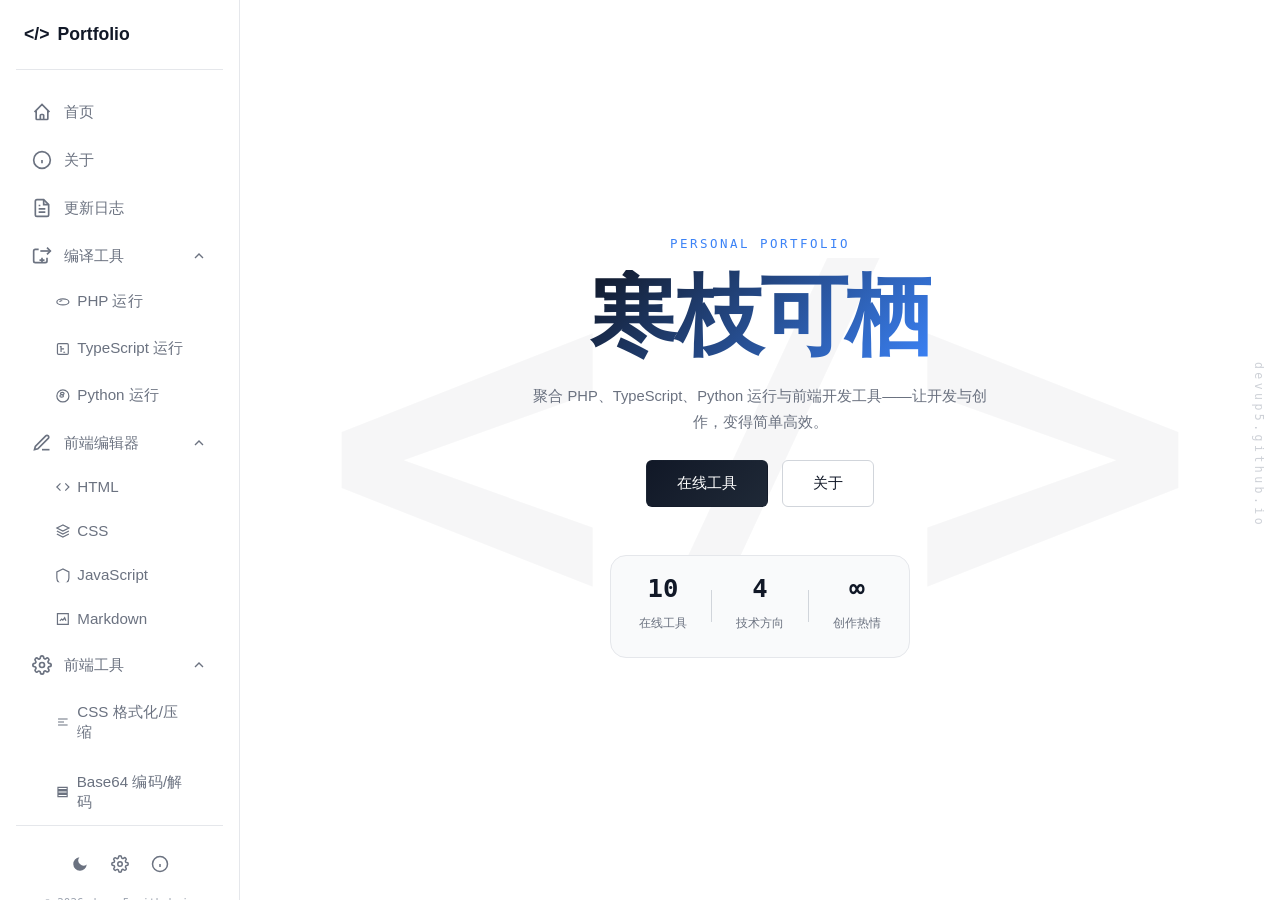
==== index.html @ da8773ce "version 3.13" ====
<!DOCTYPE html>
<html lang="zh-CN">
<head>
    <meta charset="UTF-8">
    <meta name="viewport" content="width=device-width, initial-scale=1.0">
    <title>寒枝可栖 — Portfolio</title>
    <meta name="author" content="寒枝可栖">
    <meta name="robots" content="index, follow">
    <link rel="icon" href="home-icon.jpeg">
    <link rel="stylesheet" href="style/home.css">
</head>
<body>
    <a href="//devup5.github.io/toolkit/home" style="font-size:0.92rem;color:var(--t3);line-height:1.8;margin-bottom:24px;max-width:480px;margin-left:auto;margin-right:auto;">未转跳请点击此处</a>
    <div id="loadingBarMount"></div>
    <div id="sidebarMount">
            <aside class="sidebar" id="sidebar">
                <div class="sidebar-top">
                    <button type="button" class="sidebar-logo" data-nav="//devup5.github.io/toolkit/home">
                        <span class="logo-mark">&lt;/&gt;</span>
                        <span class="logo-name">Portfolio</span>
                    </button>
                </div>
                <nav class="sidebar-nav">
                    <button type="button" class="sidebar-link ${isNav('home')}" data-nav="//devup5.github.io/toolkit/home#home">
                        <svg viewBox="0 0 24 24" width="20" height="20" fill="none" stroke="currentColor" stroke-width="2"><path d="M3 12l2-2m0 0l7-7 7 7M5 10v10a1 1 0 001 1h3m10-11l2 2m-2-2v10a1 1 0 01-1 1h-3m-6 0a1 1 0 001-1v-4a1 1 0 011-1h2a1 1 0 011 1v4a1 1 0 001 1m-6 0h6"/></svg>
                        <span>首页</span>
                    </button>
                    <button type="button" class="sidebar-link ${isNav('about')}" data-nav="//devup5.github.io/toolkit/home#about">
                        <svg viewBox="0 0 24 24" width="20" height="20" fill="none" stroke="currentColor" stroke-width="2"><circle cx="12" cy="12" r="10"/><path d="M12 16v-4M12 8h.01"/></svg>
                        <span>关于</span>
                    </button>
                    <button type="button" class="sidebar-link ${isNav('changelog')}" data-nav="//devup5.github.io/toolkit/home#changelog">
                        <svg viewBox="0 0 24 24" width="20" height="20" fill="none" stroke="currentColor" stroke-width="2"><path d="M14 2H6a2 2 0 00-2 2v16a2 2 0 002 2h12a2 2 0 002-2V8z"/><path d="M14 2v6h6M16 13H8M16 17H8M10 9H8"/></svg>
                        <span>更新日志</span>
                    </button>
                    <div class="sidebar-dropdown open" id="dropdownCompile">
                        <button type="button" class="sidebar-link sidebar-dropdown-toggle ${isParent('compile')}" data-dropdown="compile">
                            <svg viewBox="0 0 24 24" width="20" height="20" fill="none" stroke="currentColor" stroke-width="2"><path d="M8 4H4a2 2 0 00-2 2v12a2 2 0 002 2h12a2 2 0 002-2v-4"/><path d="M18 2l4 4-4 4"/><path d="M22 6H10"/><path d="M12 14v6M9 17h6"/></svg>
                            <span>编译工具</span>
                            <svg class="dropdown-chevron" viewBox="0 0 24 24" width="16" height="16" fill="none" stroke="currentColor" stroke-width="2"><path d="M6 9l6 6 6-6"/></svg>
                        </button>
                        <div class="sidebar-dropdown-menu">
                            <button type="button" class="sidebar-sublink ${isNav('php')}" data-nav="//devup5.github.io/toolkit/tools#php">
                                <svg viewBox="0 0 24 24" width="16" height="16" fill="none" stroke="currentColor" stroke-width="2"><ellipse cx="12" cy="12" rx="10" ry="5"/><path d="M7 12a2 2 0 012-2h2"/></svg>
                                <span>PHP 运行</span>
                            </button>
                            <button type="button" class="sidebar-sublink ${isNav('typescript')}" data-nav="//devup5.github.io/toolkit/tools#typescript">
                                <svg viewBox="0 0 24 24" width="16" height="16" fill="none" stroke="currentColor" stroke-width="2"><rect x="3" y="3" width="18" height="18" rx="2"/><path d="M9 17V8H7M13 17c.5.5 2 .5 2.5 0M9 12h5"/></svg>
                                <span>TypeScript 运行</span>
                            </button>
                            <button type="button" class="sidebar-sublink ${isNav('python')}" data-nav="//devup5.github.io/toolkit/tools#python">
                                <svg viewBox="0 0 24 24" width="16" height="16" fill="none" stroke="currentColor" stroke-width="2"><circle cx="12" cy="12" r="10"/><path d="M8 8c0-1.5 1.5-2 3-2s3 .5 3 2-1 2-3 2-3-.5-3-2z"/><path d="M10 14c1.5 0 3-.5 3-2s-1.5-2-3-2-3 .5-3 2 1.5 2 3 2z"/></svg>
                                <span>Python 运行</span>
                            </button>
                        </div>
                    </div>
                    <div class="sidebar-dropdown open" id="dropdownEditor">
                        <button type="button" class="sidebar-link sidebar-dropdown-toggle ${isParent('editor')}" data-dropdown="editor">
                            <svg viewBox="0 0 24 24" width="20" height="20" fill="none" stroke="currentColor" stroke-width="2"><path d="M12 20h9"/><path d="M16.5 3.5a2.121 2.121 0 013 3L7 19l-4 1 1-4L16.5 3.5z"/></svg>
                            <span>前端编辑器</span>
                            <svg class="dropdown-chevron" viewBox="0 0 24 24" width="16" height="16" fill="none" stroke="currentColor" stroke-width="2"><path d="M6 9l6 6 6-6"/></svg>
                        </button>
                        <div class="sidebar-dropdown-menu">
                            <button type="button" class="sidebar-sublink ${isNav('html')}" data-nav="//devup5.github.io/toolkit/tools#html">
                                <svg viewBox="0 0 24 24" width="16" height="16" fill="none" stroke="currentColor" stroke-width="2"><polyline points="16 18 22 12 16 6"/><polyline points="8 6 2 12 8 18"/></svg>
                                <span>HTML</span>
                            </button>
                            <button type="button" class="sidebar-sublink ${isNav('css')}" data-nav="//devup5.github.io/toolkit/tools#css">
                                <svg viewBox="0 0 24 24" width="16" height="16" fill="none" stroke="currentColor" stroke-width="2"><path d="M12 2L2 7l10 5 10-5-10-5z"/><path d="M2 17l10 5 10-5"/><path d="M2 12l10 5 10-5"/></svg>
                                <span>CSS</span>
                            </button>
                            <button type="button" class="sidebar-sublink ${isNav('javascript')}" data-nav="//devup5.github.io/toolkit/tools#javascript">
                                <svg viewBox="0 0 24 24" width="16" height="16" fill="none" stroke="currentColor" stroke-width="2"><path d="M12 2L2 7v10c0 5.52 4.48 10 10 10s10-4.48 10-10V7L12 2z"/></svg>
                                <span>JavaScript</span>
                            </button>
                            <button type="button" class="sidebar-sublink ${isNav('markdown')}" data-nav="//devup5.github.io/toolkit/tools#markdown">
                                <svg viewBox="0 0 24 24" width="16" height="16" fill="none" stroke="currentColor" stroke-width="2"><path d="M3 3h18v18H3zM7 15l3-3 2 2 3-4 2 5"/></svg>
                                <span>Markdown</span>
                            </button>
                        </div>
                    </div>
                    <div class="sidebar-dropdown open" id="dropdownFrontend">
                        <button type="button" class="sidebar-link sidebar-dropdown-toggle ${isParent('frontend')}" data-dropdown="frontend">
                            <svg viewBox="0 0 24 24" width="20" height="20" fill="none" stroke="currentColor" stroke-width="2"><circle cx="12" cy="12" r="3"/><path d="M19.4 15a1.65 1.65 0 00.33 1.82l.06.06a2 2 0 010 2.83 2 2 0 01-2.83 0l-.06-.06a1.65 1.65 0 00-1.82-.33 1.65 1.65 0 00-1 1.51V21a2 2 0 01-4 0v-.09A1.65 1.65 0 009 19.4a1.65 1.65 0 00-1.82.33l-.06.06a2 2 0 01-2.83-2.83l.06-.06a1.65 1.65 0 00.33-1.82 1.65 1.65 0 00-1.51-1H3a2 2 0 010-4h.09A1.65 1.65 0 004.6 9a1.65 1.65 0 00-.33-1.82l-.06-.06a2 2 0 012.83-2.83l.06.06a1.65 1.65 0 001.82.33H9a1.65 1.65 0 001-1.51V3a2 2 0 014 0v.09a1.65 1.65 0 001 1.51 1.65 1.65 0 001.82-.33l.06-.06a2 2 0 012.83 2.83l-.06.06a1.65 1.65 0 00-.33 1.82V9a1.65 1.65 0 001.51 1H21a2 2 0 010 4h-.09a1.65 1.65 0 00-1.51 1z"/></svg>
                            <span>前端工具</span>
                            <svg class="dropdown-chevron" viewBox="0 0 24 24" width="16" height="16" fill="none" stroke="currentColor" stroke-width="2"><path d="M6 9l6 6 6-6"/></svg>
                        </button>
                        <div class="sidebar-dropdown-menu">
                            <button type="button" class="sidebar-sublink ${isNav('css-fmt')}" data-nav="//devup5.github.io/toolkit/tools#css-fmt">
                                <svg viewBox="0 0 24 24" width="16" height="16" fill="none" stroke="currentColor" stroke-width="2"><path d="M4 7h16M4 12h10M4 17h16"/></svg>
                                <span>CSS 格式化/压缩</span>
                            </button>
                            <button type="button" class="sidebar-sublink ${isNav('base64')}" data-nav="//devup5.github.io/toolkit/tools#base64">
                                <svg viewBox="0 0 24 24" width="16" height="16" fill="none" stroke="currentColor" stroke-width="2"><path d="M4 4h16v4H4zM4 10h16v4H4zM4 16h16v4H4z"/><path d="M7 7h.01M7 13h.01M7 19h.01"/></svg>
                                <span>Base64 编码/解码</span>
                            </button>
                        </div>
                    </div>
                </nav>
                <div class="sidebar-bottom">
                    <div class="sidebar-links">
                        <button class="sidebar-icon-btn sidebar-theme" id="themeBtn" aria-label="切换主题" title="切换主题">
                            <svg class="ic-sun" viewBox="0 0 24 24" width="18" height="18"><circle cx="12" cy="12" r="5" fill="currentColor"/><path d="M12 1v2M12 21v2M4.22 4.22l1.42 1.42M18.36 18.36l1.42 1.42M1 12h2M21 12h2M4.22 19.78l1.42-1.42M18.36 5.64l1.42-1.42" stroke="currentColor" stroke-width="2" stroke-linecap="round"/></svg>
                            <svg class="ic-moon" viewBox="0 0 24 24" width="18" height="18"><path d="M21 12.79A9 9 0 1111.21 3 7 7 0 0021 12.79z" fill="currentColor"/></svg>
                        </button>
                        <button type="button" class="sidebar-icon-btn" id="footerSettings" title="设置">
                            <svg viewBox="0 0 24 24" width="18" height="18" fill="none" stroke="currentColor" stroke-width="2"><circle cx="12" cy="12" r="3"/><path d="M19.4 15a1.65 1.65 0 00.33 1.82l.06.06a2 2 0 010 2.83 2 2 0 01-2.83 0l-.06-.06a1.65 1.65 0 00-1.82-.33 1.65 1.65 0 00-1 1.51V21a2 2 0 01-4 0v-.09A1.65 1.65 0 009 19.4a1.65 1.65 0 00-1.82.33l-.06.06a2 2 0 01-2.83-2.83l.06-.06a1.65 1.65 0 00.33-1.82 1.65 1.65 0 00-1.51-1H3a2 2 0 010-4h.09A1.65 1.65 0 004.6 9a1.65 1.65 0 00-.33-1.82l-.06-.06a2 2 0 012.83-2.83l.06.06a1.65 1.65 0 001.82.33H9a1.65 1.65 0 001-1.51V3a2 2 0 014 0v.09a1.65 1.65 0 001 1.51 1.65 1.65 0 001.82-.33l.06-.06a2 2 0 012.83 2.83l-.06.06a1.65 1.65 0 00-.33 1.82V9a1.65 1.65 0 001.51 1H21a2 2 0 010 4h-.09a1.65 1.65 0 00-1.51 1z"/></svg>
                        </button>
                        <button type="button" class="sidebar-icon-btn" data-nav="//devup5.github.io/toolkit/home#about" title="关于我">
                            <svg viewBox="0 0 24 24" width="18" height="18" fill="none" stroke="currentColor" stroke-width="2"><circle cx="12" cy="12" r="10"/><path d="M12 16v-4M12 8h.01"/></svg>
                        </button>
                    </div>
                    <p class="sidebar-copy">© 2026 devup5.github.io</p>
                </div>
                <button class="sidebar-burger" id="burger" aria-label="关闭菜单">
                    <svg viewBox="0 0 24 24" width="20" height="20" fill="none" stroke="currentColor" stroke-width="2"><path d="M18 6L6 18M6 6l12 12"/></svg>
                </button>
            </aside>
            <button class="sidebar-open-btn" id="sidebarOpen" aria-label="打开菜单">
                <svg viewBox="0 0 24 24" width="20" height="20" fill="none" stroke="currentColor" stroke-width="2"><path d="M3 12h18M3 6h18M3 18h18"/></svg>
            </button>
    </div>

    <div class="pages">
        <!-- ========== 首页 ========== -->
        <section class="page active" id="page-home" data-section="home">
            <div class="landing">
                <div class="landing-deco" aria-hidden="true">&lt;/&gt;</div>
                <div class="landing-brand-vertical" aria-hidden="true">devup5.github.io</div>
                <div class="landing-content">
                    <p class="landing-eyebrow">PERSONAL PORTFOLIO</p>
                    <h1 class="landing-title">
                        <span class="landing-title-fill">寒枝可栖</span>
                    </h1>
                    <p class="landing-desc">聚合 PHP、TypeScript、Python 运行与前端开发工具——让开发与创作，变得简单高效。</p>
                    <div class="landing-btns">
                        <button type="button" class="btn btn-dark" data-nav="//devup5.github.io/toolkit/tools#python">在线工具</button>
                        <button type="button" class="btn btn-light" data-nav="//devup5.github.io/toolkit/home#about">关于</button>
                    </div>
                    <div class="landing-stats">
                        <div class="stat-item">
                            <span class="stat-num">10</span>
                            <span class="stat-label">在线工具</span>
                        </div>
                        <div class="stat-sep"></div>
                        <div class="stat-item">
                            <span class="stat-num">4</span>
                            <span class="stat-label">技术方向</span>
                        </div>
                        <div class="stat-sep"></div>
                        <div class="stat-item">
                            <span class="stat-num">&infin;</span>
                            <span class="stat-label">创作热情</span>
                        </div>
                    </div>
                </div>
            </div>
        </section>

    <div id="footerMount"></div>
    <div id="modalsMount"></div>
    <script defer src="script/contextmenu.js"></script>
    <script defer src="script/outer.js"></script>
    <script>
        document.addEventListener('DOMContentLoaded', function() {
            if (typeof initHomeRouter === 'function') initHomeRouter();
        });
    </script>
</body>
</html>
---- style/home.css ----
:root {color-scheme:light;--sidebar-w:240px;--footer-h:72px;--accent:#111827;--accent-2:#1f2937;--highlight:#3b82f6;--highlight-light:#60a5fa;--bg:#ffffff;--bg-alt:#f9fafb;--bg-card:#ffffff;--bg-input:#f3f4f6;--t1:#111827;--t2:#374151;--t3:#6b7280;--t4:#9ca3af;--line:#e5e7eb;--line-strong:#d1d5db;--sh-sm:0 1px 2px rgba(0,0,0,0.04);--sh-md:0 4px 12px rgba(0,0,0,0.06);--sh-lg:0 12px 28px rgba(0,0,0,0.1);--r-sm:6px;--r-md:10px;--r-lg:16px;--r-xl:20px;--r-full:999px;--sidebar-w:240px;--ease:cubic-bezier(0.4,0,0.2,1);--t-fast:150ms var(--ease);--t-base:250ms var(--ease);--t-slide:500ms var(--ease);}
[data-theme="dark"] {color-scheme:dark;--bg:#0f172a;--bg-alt:#1e293b;--bg-card:#1e293b;--bg-input:#334155;--t1:#f1f5f9;--t2:#cbd5e1;--t3:#94a3b8;--t4:#64748b;--line:#334155;--line-strong:#475569;--sh-sm:0 1px 2px rgba(0,0,0,0.3);--sh-md:0 4px 12px rgba(0,0,0,0.35);--sh-lg:0 12px 28px rgba(0,0,0,0.45);--highlight:#60a5fa;--highlight-light:#93c5fd;}
*,*::before,*::after {box-sizing:border-box;}
* {margin:0;padding:0;}
html,body {height:100%;overflow:hidden;}
html {background:var(--bg);}
body {font-family:'Noto Sans SC',-apple-system,BlinkMacSystemFont,sans-serif;font-size:18.4px;line-height:1.7;color:var(--t2);background:var(--bg);-webkit-font-smoothing:antialiased;}
img {max-width:100%;display:block;}
a {text-decoration:none;color:inherit;transition:color var(--t-fast);}
ul {list-style:none;}
button {font-family:inherit;cursor:pointer;border:none;background:none;color:inherit;}
iframe {border:none;}
textarea {font-family:inherit;}
::selection {background:var(--highlight);color:#fff;}
.sidebar {position:fixed;top:0;left:0;bottom:0;width:var(--sidebar-w);z-index:1000;background:var(--bg);border-right:1px solid var(--line);display:flex;flex-direction:column;padding:24px 16px;transition:transform var(--t-base);}
.sidebar-top {padding:0 8px 24px;border-bottom:1px solid var(--line);margin-bottom:20px;}
.sidebar-logo {display:flex;align-items:center;gap:8px;font-weight:700;font-size:1.1rem;color:var(--t1);cursor:pointer;font-family:inherit;background:none;border:none;padding:0;}
.sidebar-nav {display:flex;flex-direction:column;gap:4px;flex:1;}
.sidebar-link {display:flex;align-items:center;gap:12px;padding:12px 16px;font-size:0.92rem;font-weight:500;color:var(--t3);border-radius:var(--r-md);transition:all var(--t-fast);cursor:pointer;font-family:inherit;background:none;border:none;text-align:left;width:100%;}
.sidebar-link svg {flex-shrink:0;}
.sidebar-link:hover {color:var(--t1);background:var(--bg-alt);}
.sidebar-link.active {color:var(--highlight);background:rgba(59,130,246,0.08);font-weight:600;}
[data-theme="dark"] .sidebar-link.active {background:rgba(96,165,250,0.1);}
.sidebar-bottom {display:flex;flex-direction:column;align-items:center;gap:12px;padding-top:20px;border-top:1px solid var(--line);}
.sidebar-theme {width:36px;height:36px;display:flex;align-items:center;justify-content:center;border-radius:var(--r-sm);color:var(--t3);transition:all var(--t-fast);}
.sidebar-theme:hover {background:var(--bg-alt);color:var(--t1);}
.sidebar-links {display:flex;gap:4px;align-items:center;flex-wrap:wrap;justify-content:center;}
.sidebar-icon-btn {width:36px;height:36px;display:flex;align-items:center;justify-content:center;border-radius:var(--r-sm);color:var(--t3);transition:all var(--t-fast);}
.sidebar-icon-btn:hover {background:var(--bg-alt);color:var(--t1);}
.sidebar-copy {font-size:0.68rem;color:var(--t4);font-family:'JetBrains Mono',monospace;text-align:center;}
.sidebar-dropdown {display:flex;flex-direction:column;}
.sidebar-dropdown-toggle {justify-content:flex-start;position:relative;}
.sidebar-dropdown-toggle .dropdown-chevron {margin-left:auto;transition:transform var(--t-fast);flex-shrink:0;}
.sidebar-dropdown.open .dropdown-chevron {transform:rotate(180deg);}
.sidebar-dropdown-menu {display:none;flex-direction:column;padding-left:32px;gap:4px;margin-top:2px;margin-left:-5px;overflow:hidden;}
.sidebar-dropdown.open .sidebar-dropdown-menu {display:flex;animation:fadeIn 0.2s ease;}
.sidebar-sublink {display:flex;align-items:center;gap:8px;padding:10px 14px;font-size:1.05rem;color:var(--t3);border-radius:var(--r-sm);transition:all var(--t-fast);cursor:pointer;font-family:inherit;background:none;border:none;text-align:left;width:100%;text-decoration:none;transform:scale(0.903125);transform-origin:left center;}
.sidebar-sublink:hover {color:var(--t1);background:var(--bg-alt);}
.sidebar-sublink.active {color:var(--t2);font-weight:500;}
.sidebar-burger {display:none;}
.sidebar-open-btn {display:none;position:fixed;top:16px;left:16px;z-index:1001;width:40px;height:40px;align-items:center;justify-content:center;border-radius:var(--r-sm);background:var(--bg-card);border:1px solid var(--line);box-shadow:var(--sh-sm);color:var(--t1);}
.ic-sun {display:none;}
.ic-moon {display:block;}
[data-theme="dark"] .ic-sun {display:block;}
[data-theme="dark"] .ic-moon {display:none;}
.pages {position:relative;height:calc(100vh - var(--footer-h));margin-left:var(--sidebar-w);overflow:hidden;}
.page {position:absolute;inset:0;display:flex;align-items:center;justify-content:center;pointer-events:none;opacity:0;visibility:hidden;transition:opacity 0.3s ease;}
.page.active {pointer-events:auto;opacity:1;visibility:visible;}
.page-scroll {width:100%;height:100%;overflow-y:auto;padding:48px 0;display:flex;align-items:flex-start;}
.page-scroll::-webkit-scrollbar {width:6px;}
.page-scroll::-webkit-scrollbar-track {background:transparent;}
.page-scroll::-webkit-scrollbar-thumb {background:var(--line-strong);border-radius:3px;}
.container {max-width:1100px;margin:0 auto;padding:0 24px;width:100%;}
.landing {width:100%;height:100%;display:flex;align-items:center;justify-content:center;padding:0 24px;position:relative;overflow:hidden;}
.landing-deco {position:absolute;top:50%;left:50%;transform:translate(-50%,-50%);font-family:'JetBrains Mono',monospace;font-size:clamp(18rem,38vw,32rem);font-weight:700;color:var(--t1);opacity:0.03;pointer-events:none;user-select:none;white-space:nowrap;z-index:0;}
.landing-brand-vertical {position:absolute;right:12px;top:50%;transform:translateY(-50%);writing-mode:vertical-rl;font-family:'JetBrains Mono',monospace;font-size:0.72rem;color:var(--t4);letter-spacing:0.3em;opacity:0.5;pointer-events:none;user-select:none;}
.landing-content {text-align:center;max-width:680px;animation:fadeUp 0.8s var(--ease) backwards;position:relative;z-index:1;}
.landing-eyebrow {font-family:'JetBrains Mono',monospace;font-size:0.78rem;font-weight:500;color:var(--highlight);letter-spacing:0.2em;text-transform:uppercase;margin-bottom:16px;}
.landing-title {font-size:clamp(2.8rem,9vw,5.5rem);font-weight:700;letter-spacing:-0.03em;line-height:1.05;margin-bottom:20px;display:flex;flex-direction:column;align-items:center;gap:2px;}
.landing-title-fill {background:linear-gradient(135deg,var(--t1) 0%,var(--highlight) 100%);-webkit-background-clip:text;-webkit-text-fill-color:transparent;background-clip:text;}
.landing-title-outline {-webkit-text-stroke:2px var(--t1);-webkit-text-fill-color:transparent;color:transparent;font-size:0.45em;font-weight:700;letter-spacing:0.08em;}
[data-theme="dark"] .landing-title-outline {-webkit-text-stroke-color:var(--t1);}
.landing-desc {font-size:0.92rem;color:var(--t3);line-height:1.8;margin-bottom:24px;max-width:480px;margin-left:auto;margin-right:auto;}
.landing-search-wrap {max-width:520px;margin:0 auto 32px;position:relative;}
.landing-search {display:flex;align-items:center;gap:10px;padding:0 18px;height:52px;border:1.5px solid var(--line-strong);border-radius:var(--r-full);background:var(--bg-card);box-shadow:var(--sh-md);transition:border-color var(--t-fast),box-shadow var(--t-fast);}
.landing-search:focus-within {border-color:var(--highlight);box-shadow:0 0 0 4px rgba(59,130,246,0.1);}
[data-theme="dark"] .landing-search:focus-within {box-shadow:0 0 0 4px rgba(96,165,250,0.15);}
.landing-search-icon {color:var(--t4);flex-shrink:0;}
.landing-search-input {flex:1;border:none;outline:none;background:transparent;color:var(--t1);font-size:0.95rem;font-family:inherit;height:100%;}
.landing-search-input::placeholder {color:var(--t4);}
.landing-search-kbd {font-family:'JetBrains Mono',monospace;font-size:0.7rem;font-weight:600;color:var(--t4);background:var(--bg-input);padding:3px 8px;border-radius:var(--r-sm);border:1px solid var(--line);flex-shrink:0;}
.landing-search-results {position:absolute;top:calc(100% + 8px);left:0;right:0;background:var(--bg-card);border:1px solid var(--line);border-radius:var(--r-md);box-shadow:var(--sh-lg);overflow:hidden;z-index:100;display:none;flex-direction:column;}
.landing-search-results.show {display:flex;animation:fadeUp 0.2s var(--ease);}
.landing-search-item {display:flex;align-items:center;gap:12px;padding:12px 16px;cursor:pointer;transition:background var(--t-fast);border-bottom:1px solid var(--line);}
.landing-search-item:last-child {border-bottom:none;}
.landing-search-item:hover {background:var(--bg-alt);}
.landing-search-item-icon {width:32px;height:32px;display:flex;align-items:center;justify-content:center;border-radius:var(--r-sm);background:var(--bg-input);flex-shrink:0;}
.landing-search-item-info {display:flex;flex-direction:column;gap:2px;}
.landing-search-item-name {font-size:0.88rem;font-weight:500;color:var(--t1);}
.landing-search-item-desc {font-size:0.76rem;color:var(--t4);}
.landing-search-item-web {font-size:0.82rem;color:var(--t3);padding:12px 16px;cursor:pointer;transition:background var(--t-fast);}
.landing-search-item-web:hover {background:var(--bg-alt);}
.landing-search-item-web span {color:var(--highlight);}
.landing-btns {display:flex;gap:14px;justify-content:center;margin-bottom:48px;}
.landing-stats {display:inline-flex;align-items:center;gap:24px;padding:20px 28px;border-radius:var(--r-lg);background:var(--bg-alt);border:1px solid var(--line);}
.stat-item {text-align:center;}
.stat-num {display:block;font-size:1.6rem;font-weight:700;color:var(--t1);line-height:1;margin-bottom:4px;font-family:'JetBrains Mono',monospace;}
.stat-label {font-size:0.78rem;color:var(--t3);}
.stat-sep {width:1px;height:32px;background:var(--line-strong);}
.btn {display:inline-flex;align-items:center;justify-content:center;gap:8px;padding:13px 30px;font-size:0.92rem;font-weight:500;border-radius:var(--r-sm);transition:all var(--t-base);white-space:nowrap;border:1.5px solid transparent;cursor:pointer;position:relative;overflow:hidden;font-family:inherit;}
.btn-dark {background:linear-gradient(135deg,var(--accent) 0%,var(--accent-2) 100%);color:#fff;}
[data-theme="dark"] .btn-dark {background:linear-gradient(135deg,var(--highlight) 0%,#818cf8 100%);color:#0f172a;}
.btn-dark:hover {transform:translateY(-2px);box-shadow:0 8px 24px rgba(59,130,246,0.3);}
.btn-dark::after {content:'';position:absolute;top:0;left:-100%;width:100%;height:100%;background:linear-gradient(90deg,transparent,rgba(255,255,255,0.15),transparent);transition:left 0.5s ease;}
.btn-dark:hover::after {left:100%;}
.btn-light {background:transparent;color:var(--t1);border-color:var(--line-strong);}
.btn-light:hover {border-color:var(--accent);color:var(--accent);transform:translateY(-2px);box-shadow:var(--sh-md);}
[data-theme="dark"] .btn-light:hover {border-color:var(--highlight);color:var(--highlight);}
.try-wrap {width:100%;height:100%;display:flex;padding:20px 24px;}
.try-sidebar {width:240px;flex-shrink:0;display:flex;flex-direction:column;gap:12px;}
.try-title {font-size:0.82rem;font-weight:600;color:var(--t4);text-transform:uppercase;letter-spacing:0.08em;margin-bottom:4px;padding-left:4px;}
.tool-btn {display:flex;align-items:center;gap:12px;padding:14px 16px;border-radius:var(--r-md);border:1px solid var(--line);background:var(--bg-card);transition:all var(--t-base);text-align:left;width:100%;}
.tool-btn:hover {border-color:var(--highlight);transform:translateX(4px);}
.tool-btn.active {border-color:var(--highlight);background:rgba(59,130,246,0.06);}
.tool-btn.active .tool-name {color:var(--highlight);}
.tool-icon {width:40px;height:40px;display:flex;align-items:center;justify-content:center;font-size:1.3rem;background:var(--bg-input);border-radius:var(--r-sm);flex-shrink:0;}
.tool-info {display:flex;flex-direction:column;}
.tool-name {font-size:0.92rem;font-weight:600;color:var(--t1);}
.tool-desc {font-size:0.76rem;color:var(--t4);}
.try-main {flex:1;display:flex;flex-direction:column;min-width:0;border-radius:var(--r-lg);overflow:hidden;border:1px solid var(--line);background:var(--bg-card);box-shadow:var(--sh-sm);position:relative;}
.try-panel {position:absolute;inset:0;display:flex;flex-direction:column;opacity:0;visibility:hidden;transition:opacity var(--t-base);}
.try-panel.active {opacity:1;visibility:visible;}
.try-toolbar {display:flex;align-items:center;justify-content:space-between;padding:10px 16px;background:var(--bg-alt);border-bottom:1px solid var(--line);flex-shrink:0;}
.try-url {font-family:'JetBrains Mono',monospace;font-size:0.82rem;color:var(--t3);}
.try-run {display:inline-flex;align-items:center;gap:6px;padding:6px 16px;font-size:0.82rem;font-weight:600;color:#fff;background:#10b981;border-radius:var(--r-sm);transition:all var(--t-fast);white-space:nowrap;}
.try-run:hover {background:#059669;transform:translateY(-1px);}
.try-run:active {transform:translateY(0);}
.try-run:disabled {opacity:0.6;cursor:not-allowed;}
.py-actions {display:flex;align-items:center;gap:8px;}
.py-engine-select {padding:6px 10px;border-radius:var(--r-sm);border:1px solid var(--line);background:var(--bg-input);color:var(--t2);font-size:0.8rem;cursor:pointer;font-family:inherit;transition:border-color var(--t-fast);}
.py-engine-select:hover {border-color:var(--highlight);}
.py-engine-select:focus {outline:none;border-color:var(--highlight);}
.web-preview {width:100%;height:100%;border:none;background:#fff;border-radius:0 0 var(--r-lg) 0;}
.py-wrap {flex:1;display:flex;overflow:hidden;}
.py-editor-area {flex:1;display:flex;flex-direction:column;border-right:1px solid var(--line);min-width:0;}
.py-editor-header {padding:8px 16px;font-family:'JetBrains Mono',monospace;font-size:0.78rem;color:var(--t4);background:var(--bg-alt);border-bottom:1px solid var(--line);flex-shrink:0;}
.code-editor-wrap {flex:1;position:relative;overflow:hidden;}
.code-highlight {position:absolute;inset:0;margin:0;padding:16px;font-family:'JetBrains Mono',monospace;font-size:0.88rem;line-height:1.6;tab-size:2;overflow:auto;pointer-events:none;background:transparent;white-space:pre;}
.code-highlight code {font-family:inherit;background:transparent;padding:0;}
.code-highlight::-webkit-scrollbar {width:6px;height:6px;}
.code-highlight::-webkit-scrollbar-thumb {background:var(--line-strong);border-radius:3px;}
.code-editor-wrap > textarea {position:absolute;inset:0;width:100%;height:100%;padding:16px;border:none;outline:none;resize:none;background:transparent;color:transparent;caret-color:var(--t1);font-family:'JetBrains Mono',monospace;font-size:0.88rem;line-height:1.6;tab-size:2;white-space:pre;overflow:auto;z-index:1;}
.code-editor-wrap > textarea::placeholder {color:var(--t4);}
.code-editor-wrap > textarea::-webkit-scrollbar {width:6px;height:6px;}
.code-editor-wrap > textarea::-webkit-scrollbar-thumb {background:var(--line-strong);border-radius:3px;}
#pyCode {tab-size:4;}
#pyHighlight {tab-size:4;}
.token.keyword,.token.boolean,.token.class-name {color:#c678dd;}
.token.string,.token.triple-quoted-string,.token.string-interpolation {color:#98c379;}
.token.comment {color:#7c8db5;font-style:italic;}
.token.number {color:#d19a66;}
.token.function {color:#61afef;}
.token.builtin,.token.class-name-builtin {color:#56b6c2;}
.token.operator {color:#56b6c2;background:transparent;}
.token.punctuation {color:var(--t3);}
.token.decorator,.token.decorator .punctuation {color:#e5c07b;}
.token.function .punctuation {color:var(--t3);}
.py-output-area {width:340px;flex-shrink:0;display:flex;flex-direction:column;}
.py-output-header {padding:8px 16px;font-family:'JetBrains Mono',monospace;font-size:0.78rem;color:var(--t4);background:var(--bg-alt);border-bottom:1px solid var(--line);flex-shrink:0;}
.py-output {flex:1;padding:16px;overflow-y:auto;font-family:'JetBrains Mono',monospace;font-size:0.85rem;line-height:1.6;color:var(--t1);white-space:pre-wrap;word-break:break-all;}
.py-output::-webkit-scrollbar {width:6px;}
.py-output::-webkit-scrollbar-thumb {background:var(--line-strong);border-radius:3px;}
.py-placeholder {color:var(--t4);}
.py-output .py-err {color:#ef4444;}
.py-output .py-success {color:#10b981;}
.py-loading {color:var(--t4);font-style:italic;}
.py-input-wrap {display:flex;align-items:center;margin:4px 0;}
.py-input-field {flex:1;padding:6px 10px;border:1px solid var(--highlight);border-radius:var(--r-sm);background:var(--bg);color:var(--t1);font-family:'JetBrains Mono',monospace;font-size:0.85rem;outline:none;box-shadow:0 0 0 2px rgba(59,130,246,0.1);}
[data-theme="dark"] .py-input-field {box-shadow:0 0 0 2px rgba(96,165,250,0.15);}
.py-input-field:focus {border-color:var(--highlight);box-shadow:0 0 0 3px rgba(59,130,246,0.15);}
.md-actions {display:flex;gap:8px;}
.md-btn {display:inline-flex;align-items:center;gap:5px;padding:5px 12px;font-size:0.78rem;font-weight:500;color:var(--t3);border:1px solid var(--line-strong);border-radius:var(--r-sm);transition:all var(--t-fast);white-space:nowrap;}
.md-btn:hover {color:var(--highlight);border-color:var(--highlight);}
.md-wrap {flex:1;display:flex;overflow:hidden;}
.md-editor-area {flex:1;display:flex;flex-direction:column;border-right:1px solid var(--line);min-width:0;}
.md-editor-header {padding:8px 16px;font-family:'JetBrains Mono',monospace;font-size:0.78rem;color:var(--t4);background:var(--bg-alt);border-bottom:1px solid var(--line);flex-shrink:0;}
.md-preview-area {width:50%;flex-shrink:0;display:flex;flex-direction:column;max-width:520px;}
.md-preview-header {padding:8px 16px;font-family:'JetBrains Mono',monospace;font-size:0.78rem;color:var(--t4);background:var(--bg-alt);border-bottom:1px solid var(--line);flex-shrink:0;}
.md-preview {flex:1;padding:20px 24px;overflow-y:auto;font-size:0.9rem;line-height:1.8;color:var(--t2);}
.md-preview::-webkit-scrollbar {width:6px;}
.md-preview::-webkit-scrollbar-thumb {background:var(--line-strong);border-radius:3px;}
.md-preview h1 {font-size:1.6rem;font-weight:700;color:var(--t1);margin:16px 0 10px;}
.md-preview h2 {font-size:1.3rem;font-weight:600;color:var(--t1);margin:14px 0 8px;}
.md-preview h3 {font-size:1.1rem;font-weight:600;color:var(--t1);margin:12px 0 6px;}
.md-preview p {margin-bottom:10px;}
.md-preview ul,.md-preview ol {margin:8px 0 12px 20px;}
.md-preview li {margin-bottom:4px;}
.md-preview blockquote {margin:10px 0;padding:8px 16px;border-left:3px solid var(--highlight);background:var(--bg-alt);border-radius:0 var(--r-sm) var(--r-sm) 0;color:var(--t3);}
.md-preview code {font-family:'JetBrains Mono',monospace;font-size:0.85rem;padding:2px 6px;background:var(--bg-input);border-radius:var(--r-sm);color:var(--t1);}
.md-preview pre {margin:10px 0;padding:14px;background:var(--bg-alt);border-radius:var(--r-sm);overflow-x:auto;border:1px solid var(--line);}
.md-preview pre code {padding:0;background:transparent;border:none;}
.md-preview table {margin:10px 0;border-collapse:collapse;width:100%;}
.md-preview th,.md-preview td {border:1px solid var(--line);padding:8px 12px;text-align:left;}
.md-preview th {background:var(--bg-alt);font-weight:600;color:var(--t1);}
.md-preview a {color:var(--highlight);text-decoration:underline;}
.md-preview hr {border:none;border-top:1px solid var(--line);margin:16px 0;}
.md-preview img {max-width:100%;border-radius:var(--r-sm);margin:10px 0;}
.md-preview strong {font-weight:700;color:var(--t1);}
.td-wrap {flex:1;display:flex;overflow:hidden;}
.td-input-area {flex:1;display:flex;flex-direction:column;border-right:1px solid var(--line);min-width:0;}
.td-form {display:flex;gap:16px;padding:12px 16px;background:var(--bg-alt);border-bottom:1px solid var(--line);flex-shrink:0;flex-wrap:wrap;}
.td-field {display:flex;flex-direction:column;gap:4px;}
.td-field label {font-size:0.72rem;color:var(--t4);font-weight:500;}
.td-field input,.td-field select {padding:6px 10px;border:1px solid var(--line-strong);border-radius:var(--r-sm);background:var(--bg);color:var(--t1);font-size:0.82rem;font-family:'JetBrains Mono',monospace;outline:none;transition:border var(--t-fast);min-width:120px;}
.td-field input:focus,.td-field select:focus {border-color:var(--highlight);}
.td-editor-header,.td-preview-header {padding:8px 16px;font-family:'JetBrains Mono',monospace;font-size:0.78rem;color:var(--t4);background:var(--bg-alt);border-bottom:1px solid var(--line);flex-shrink:0;}
#tdInput {flex:1;width:100%;padding:16px;border:none;outline:none;resize:none;background:var(--bg);color:var(--t1);font-family:'JetBrains Mono',monospace;font-size:0.88rem;line-height:1.7;tab-size:2;min-height:80px;}
#tdInput::-webkit-scrollbar {width:6px;}
#tdInput::-webkit-scrollbar-thumb {background:var(--line-strong);border-radius:3px;}
.td-preview {flex-shrink:0;max-height:120px;overflow-y:auto;padding:12px 16px;font-family:'JetBrains Mono',monospace;font-size:0.88rem;line-height:1.8;color:var(--t1);white-space:pre-wrap;word-break:break-word;background:var(--bg);}
.td-preview::-webkit-scrollbar {width:6px;}
.td-preview::-webkit-scrollbar-thumb {background:var(--line-strong);border-radius:3px;}
.td-output-area {width:340px;flex-shrink:0;display:flex;flex-direction:column;}
.td-output-header {padding:8px 16px;font-family:'JetBrains Mono',monospace;font-size:0.78rem;color:var(--t4);background:var(--bg-alt);border-bottom:1px solid var(--line);flex-shrink:0;}
.td-output {flex:1;padding:16px;overflow-y:auto;font-family:'JetBrains Mono',monospace;font-size:0.82rem;line-height:1.6;color:var(--t1);white-space:pre-wrap;word-break:break-all;}
.td-output::-webkit-scrollbar {width:6px;}
.td-output::-webkit-scrollbar-thumb {background:var(--line-strong);border-radius:3px;}
.td-placeholder {color:var(--t4);}
.td-actions {display:flex;gap:8px;}
.tv-wrap {flex:1;display:flex;overflow:hidden;}
.tv-list-area {width:380px;flex-shrink:0;display:flex;flex-direction:column;border-right:1px solid var(--line);min-width:0;}
.tv-config-bar {display:flex;gap:12px;padding:12px 16px;background:var(--bg-alt);border-bottom:1px solid var(--line);flex-shrink:0;flex-wrap:wrap;}
.tv-field {display:flex;flex-direction:column;gap:4px;}
.tv-field label {font-size:0.72rem;color:var(--t4);font-weight:500;}
.tv-field input,.tv-field select {padding:6px 10px;border:1px solid var(--line-strong);border-radius:var(--r-sm);background:var(--bg);color:var(--t1);font-size:0.82rem;font-family:'JetBrains Mono',monospace;outline:none;transition:border var(--t-fast);min-width:100px;}
.tv-field input:focus,.tv-field select:focus {border-color:var(--highlight);}
.tv-list-header {display:flex;align-items:center;justify-content:space-between;padding:8px 16px;font-family:'JetBrains Mono',monospace;font-size:0.78rem;color:var(--t4);background:var(--bg-alt);border-bottom:1px solid var(--line);flex-shrink:0;}
.tv-elem-list {flex:1;overflow-y:auto;padding:8px;}
.tv-elem-list::-webkit-scrollbar {width:6px;}
.tv-elem-list::-webkit-scrollbar-thumb {background:var(--line-strong);border-radius:3px;}
.tv-empty {text-align:center;color:var(--t4);font-size:0.85rem;padding:40px 16px;}
.tv-elem-card {display:flex;align-items:center;gap:10px;padding:10px 12px;border:1px solid var(--line);border-radius:var(--r-sm);background:var(--bg-card);margin-bottom:8px;transition:all var(--t-fast);animation:fadeUp 0.3s var(--ease);}
.tv-elem-card:hover {border-color:var(--highlight);box-shadow:var(--sh-sm);}
.tv-elem-type {font-size:0.7rem;font-weight:700;font-family:'JetBrains Mono',monospace;padding:3px 8px;border-radius:var(--r-sm);flex-shrink:0;letter-spacing:0.05em;}
.tv-elem-type-text {background:rgba(59,130,246,0.1);color:#3b82f6;}
.tv-elem-type-sel {background:rgba(16,185,129,0.1);color:#10b981;}
.tv-elem-type-scr {background:rgba(245,158,11,0.1);color:#f59e0b;}
.tv-elem-content {flex:1;min-width:0;}
.tv-elem-value {font-family:'JetBrains Mono',monospace;font-size:0.82rem;color:var(--t1);white-space:nowrap;overflow:hidden;text-overflow:ellipsis;}
.tv-elem-sub {font-size:0.72rem;color:var(--t4);margin-top:2px;}
.tv-elem-actions {display:flex;gap:4px;flex-shrink:0;}
.tv-elem-btn {width:28px;height:28px;display:flex;align-items:center;justify-content:center;border-radius:var(--r-sm);color:var(--t3);transition:all var(--t-fast);font-size:0.75rem;}
.tv-elem-btn:hover {background:var(--bg-alt);color:var(--t1);}
.tv-elem-btn.danger:hover {color:#ef4444;}
.tv-output-area {flex:1;display:flex;flex-direction:column;min-width:0;}
.tv-preview-section,.tv-json-section,.tv-cmd-section {display:flex;flex-direction:column;border-bottom:1px solid var(--line);}
.tv-preview-section {flex:0 0 auto;}
.tv-json-section {flex:1;min-height:0;}
.tv-cmd-section {border-bottom:none;flex:0 0 auto;}
.tv-section-header {display:flex;align-items:center;justify-content:space-between;padding:8px 16px;font-family:'JetBrains Mono',monospace;font-size:0.78rem;color:var(--t4);background:var(--bg-alt);border-bottom:1px solid var(--line);flex-shrink:0;}
.tv-section-btns {display:flex;gap:6px;}
.tv-char-count {font-size:0.72rem;color:var(--t4);}
.tv-preview {padding:16px;background:#1a1a2e;min-height:60px;max-height:100px;overflow-y:auto;display:flex;align-items:center;justify-content:center;font-family:'JetBrains Mono',monospace;font-size:0.92rem;line-height:1.8;color:#fff;white-space:pre-wrap;word-break:break-word;}
.tv-preview::-webkit-scrollbar {width:6px;}
.tv-preview::-webkit-scrollbar-thumb {background:#444;border-radius:3px;}
.tv-json-output {flex:1;overflow-y:auto;padding:12px 16px;font-family:'JetBrains Mono',monospace;font-size:0.8rem;line-height:1.6;color:var(--t1);white-space:pre-wrap;word-break:break-all;}
.tv-json-output::-webkit-scrollbar {width:6px;}
.tv-json-output::-webkit-scrollbar-thumb {background:var(--line-strong);border-radius:3px;}
.tv-cmd-output {padding:12px 16px;font-family:'JetBrains Mono',monospace;font-size:0.78rem;line-height:1.6;color:var(--t1);white-space:pre-wrap;word-break:break-all;max-height:80px;overflow-y:auto;}
.tv-cmd-output::-webkit-scrollbar {width:6px;}
.tv-cmd-output::-webkit-scrollbar-thumb {background:var(--line-strong);border-radius:3px;}
.tv-actions {display:flex;gap:8px;flex-wrap:wrap;}
.tv-modal-overlay {position:fixed;inset:0;background:rgba(0,0,0,0.5);z-index:2000;display:flex;align-items:center;justify-content:center;animation:fadeIn 0.2s ease;}
.tv-modal {background:var(--bg);border-radius:var(--r-lg);box-shadow:var(--sh-lg);width:420px;max-width:90vw;overflow:hidden;animation:fadeUp 0.3s var(--ease);}
.tv-modal-header {display:flex;align-items:center;justify-content:space-between;padding:16px 20px;border-bottom:1px solid var(--line);}
.tv-modal-title {font-size:1rem;font-weight:600;color:var(--t1);}
.tv-modal-close {width:32px;height:32px;display:flex;align-items:center;justify-content:center;border-radius:var(--r-sm);color:var(--t3);transition:all var(--t-fast);}
.tv-modal-close:hover {background:var(--bg-alt);color:var(--t1);}
.tv-modal-body {padding:20px;}
.tv-modal-field {margin-bottom:16px;}
.tv-modal-field label {display:block;font-size:0.82rem;font-weight:500;color:var(--t2);margin-bottom:6px;}
.tv-modal-field input,.tv-modal-field select {width:100%;padding:10px 12px;border:1px solid var(--line-strong);border-radius:var(--r-sm);background:var(--bg);color:var(--t1);font-size:0.88rem;font-family:'JetBrains Mono',monospace;outline:none;transition:border var(--t-fast);}
.tv-modal-field input:focus,.tv-modal-field select:focus {border-color:var(--highlight);}
.tv-modal-footer {display:flex;justify-content:flex-end;gap:10px;padding:16px 20px;border-top:1px solid var(--line);}
.tv-modal-btn {padding:8px 20px;font-size:0.88rem;border-radius:var(--r-sm);transition:all var(--t-fast);}
.tv-modal-cancel {border:1px solid var(--line-strong);color:var(--t2);background:var(--bg);}
.tv-modal-cancel:hover {background:var(--bg-alt);}
.tv-modal-save {background:var(--accent);color:#fff;border:1px solid var(--accent);}
[data-theme="dark"] .tv-modal-save {background:var(--highlight);border-color:var(--highlight);color:#0f172a;}
.tv-modal-save:hover {opacity:0.9;}
@keyframes fadeIn {from {opacity:0;}
to {opacity:1;}
;}
.sites-grid {display:grid;grid-template-columns:repeat(auto-fill,minmax(280px,1fr));gap:20px;padding-bottom:40px;}
.site-card {display:flex;flex-direction:column;align-items:center;text-align:center;padding:32px 24px;border:1px solid var(--line);border-radius:var(--r-lg);background:var(--bg-card);transition:all var(--t-base);text-decoration:none;color:inherit;}
.site-card:hover {transform:translateY(-6px);box-shadow:var(--sh-lg);border-color:var(--highlight);}
.site-card-icon {width:64px;height:64px;display:flex;align-items:center;justify-content:center;border-radius:var(--r-md);background:var(--bg-alt);margin-bottom:16px;color:var(--highlight);transition:all var(--t-base);}
.site-card:hover .site-card-icon {transform:scale(1.1);background:rgba(59,130,246,0.1);}
[data-theme="dark"] .site-card:hover .site-card-icon {background:rgba(96,165,250,0.15);}
.site-card-name {font-size:1rem;font-weight:600;color:var(--t1);margin-bottom:4px;}
.site-card-url {font-size:0.78rem;color:var(--t4);font-family:'JetBrains Mono',monospace;margin-bottom:12px;}
.site-card-desc {font-size:0.82rem;color:var(--t3);line-height:1.6;}
.about-hero {display:flex;align-items:center;gap:40px;margin-bottom:64px;position:relative;min-height:280px;}
.about-hero-left {flex:1;min-width:0;}
.about-hero-right {flex:0 0 200px;display:flex;align-items:center;justify-content:center;}
.about-deco {font-family:'JetBrains Mono',monospace;font-size:8rem;font-weight:700;color:var(--t1);opacity:0.04;user-select:none;}
.about-deco-patch {font-size:0.45em;}
.about-eyebrow {font-family:'JetBrains Mono',monospace;font-size:0.78rem;font-weight:500;color:var(--highlight);letter-spacing:0.2em;text-transform:uppercase;margin-bottom:12px;}
.about-title {font-size:clamp(3.17rem,8.64vw,5.04rem);font-weight:700;letter-spacing:-0.02em;line-height:1.1;margin-bottom:16px;display:flex;flex-direction:column;gap:4px;}
.about-title-fill {background:linear-gradient(135deg,var(--t1) 0%,var(--highlight) 100%);-webkit-background-clip:text;-webkit-text-fill-color:transparent;background-clip:text;}
.about-title-outline {-webkit-text-stroke:2px var(--t1);-webkit-text-fill-color:transparent;color:transparent;font-size:0.5em;font-weight:700;letter-spacing:0.08em;}
.about-desc {font-size:0.92rem;color:var(--t3);line-height:1.8;margin-bottom:28px;max-width:480px;}
.about-btns {display:flex;gap:12px;}
.about-stats {display:flex;align-items:flex-end;justify-content:space-between;flex-wrap:wrap;gap:32px 48px;padding-bottom:40px;margin-bottom:56px;border-bottom:1px solid var(--line);}
.about-stats-hero {display:flex;flex-direction:column;gap:6px;}
.about-stats-label {font-size:0.8rem;color:var(--t3);letter-spacing:0.08em;}
.about-stats-big {font-family:'JetBrains Mono',monospace;font-size:clamp(3rem,6vw,4.4rem);font-weight:700;line-height:1.05;color:var(--t1);letter-spacing:-0.02em;font-variant-numeric:tabular-nums;}
.about-stats-bar {width:56px;height:3px;background:var(--t1);margin-top:12px;border-radius:2px;}
.about-stats-grid {display:grid;grid-template-columns:repeat(3,minmax(110px,1fr));gap:28px 40px;}
.about-stat-item {display:flex;flex-direction:column;gap:8px;}
.about-stat-label {font-size:0.78rem;color:var(--t3);letter-spacing:0.05em;}
.about-stat-value {font-family:'JetBrains Mono',monospace;font-size:1.85rem;font-weight:600;line-height:1.1;color:var(--t1);font-variant-numeric:tabular-nums;}
.about-section {margin-bottom:56px;}
.about-tech-grid {display:grid;grid-template-columns:repeat(auto-fill,minmax(200px,1fr));gap:16px;}
.about-tech-card {display:flex;flex-direction:column;align-items:center;gap:8px;padding:28px 20px;border:1px solid var(--line);border-radius:var(--r-lg);background:var(--bg-card);transition:all var(--t-base);text-align:center;}
.about-tech-card:hover {transform:translateY(-4px);box-shadow:var(--sh-md);border-color:var(--highlight);}
.about-tech-icon {font-size:2rem;}
.about-tech-name {font-size:1rem;font-weight:600;color:var(--t1);}
.about-tech-detail {font-size:0.8rem;color:var(--t4);font-family:'JetBrains Mono',monospace;}
.about-tool-list {display:grid;grid-template-columns:repeat(auto-fill,minmax(300px,1fr));gap:12px;}
.about-tool-item {display:flex;align-items:center;gap:16px;padding:16px 20px;border:1px solid var(--line);border-radius:var(--r-md);background:var(--bg-card);transition:all var(--t-fast);}
.about-tool-item:hover {border-color:var(--highlight);transform:translateY(-2px);box-shadow:var(--sh-md);}
.about-tool-icon {font-size:1.5rem;flex-shrink:0;width:48px;height:48px;display:flex;align-items:center;justify-content:center;background:var(--bg-alt);border-radius:var(--r-md);}
.about-tool-info {display:flex;flex-direction:column;gap:2px;}
.about-tool-name {font-size:0.95rem;font-weight:600;color:var(--t1);}
.about-tool-desc {font-size:0.82rem;color:var(--t3);}
.about-bio {margin-bottom:24px;}
.about-bio p {font-size:0.95rem;color:var(--t2);line-height:2;margin-bottom:8px;}
.about-features-grid {display:grid;grid-template-columns:repeat(auto-fill,minmax(240px,1fr));gap:20px;}
.about-feature-card {display:flex;flex-direction:column;align-items:flex-start;gap:10px;padding:32px 28px;border:1px solid var(--line);border-radius:var(--r-lg);background:var(--bg-card);transition:all var(--t-base);position:relative;overflow:hidden;}
.about-feature-card:hover {transform:translateY(-6px);box-shadow:var(--sh-md);border-color:var(--highlight);}
.about-feature-icon {width:52px;height:52px;display:flex;align-items:center;justify-content:center;border-radius:var(--r-md);background:rgba(59,130,246,0.08);color:var(--highlight);}
[data-theme="dark"] .about-feature-icon {background:rgba(96,165,250,0.12);}
.about-feature-num {position:absolute;top:20px;right:24px;font-family:'JetBrains Mono',monospace;font-size:0.78rem;font-weight:600;color:var(--t4);opacity:0.5;}
.about-feature-name {font-size:1.1rem;font-weight:700;color:var(--t1);}
.about-feature-desc {font-size:0.85rem;color:var(--t3);line-height:1.7;}
.about-feedback {display:flex;align-items:center;justify-content:space-between;gap:32px;flex-wrap:wrap;}
.about-feedback-left {display:flex;flex-direction:column;gap:4px;}
.about-feedback-line {font-size:1.05rem;font-weight:600;color:var(--t2);}
.about-feedback-arrow {font-size:0.88rem;color:var(--t4);margin-top:4px;}
.about-feedback-btn {padding:14px 36px;font-size:1rem;}
.about-links {display:flex;gap:12px;}
.about-link-btn {display:inline-flex;align-items:center;gap:8px;padding:10px 20px;font-size:0.88rem;font-weight:500;color:var(--t2);border:1px solid var(--line-strong);border-radius:var(--r-sm);transition:all var(--t-fast);background:var(--bg-card);}
.about-link-btn:hover {border-color:var(--accent);color:var(--accent);transform:translateY(-2px);box-shadow:var(--sh-sm);}
[data-theme="dark"] .about-link-btn:hover {border-color:var(--highlight);color:var(--highlight);}
.about-footer-note {text-align:center;padding:32px 0;}
.about-footer-note p {font-size:0.82rem;color:var(--t4);font-family:'JetBrains Mono',monospace;}
.changelog-overlay {position:fixed;inset:0;background:rgba(0,0,0,0.6);z-index:5000;display:flex;align-items:center;justify-content:center;opacity:0;visibility:hidden;transition:opacity 0.3s ease,visibility 0.3s ease;backdrop-filter:blur(4px);}
.changelog-overlay.show {opacity:1;visibility:visible;}
.changelog-modal {background:var(--bg);border-radius:var(--r-xl);box-shadow:0 24px 64px rgba(0,0,0,0.2);width:480px;max-width:92vw;max-height:85vh;overflow:hidden;display:flex;flex-direction:column;transform:translateY(20px) scale(0.96);transition:transform 0.3s var(--ease);}
.changelog-overlay.show .changelog-modal {transform:translateY(0) scale(1);}
.changelog-header {display:flex;align-items:center;justify-content:space-between;padding:20px 24px;border-bottom:1px solid var(--line);}
.changelog-version {display:flex;align-items:center;gap:10px;font-family:'JetBrains Mono',monospace;font-weight:600;}
.changelog-old-ver {font-size:0.9rem;color:var(--t4);text-decoration:line-through;}
.changelog-new-ver {font-size:1.1rem;color:var(--highlight);}
.changelog-close-x {width:32px;height:32px;display:flex;align-items:center;justify-content:center;border-radius:var(--r-sm);color:var(--t3);transition:all var(--t-fast);}
.changelog-close-x:hover {background:var(--bg-alt);color:var(--t1);}
.changelog-body {flex:1;overflow-y:auto;padding:20px 24px;}
.changelog-body::-webkit-scrollbar {width:6px;}
.changelog-body::-webkit-scrollbar-thumb {background:var(--line-strong);border-radius:3px;}
.changelog-list {list-style:none;display:flex;flex-direction:column;gap:14px;}
.changelog-list li {display:flex;align-items:flex-start;gap:10px;font-size:0.88rem;color:var(--t2);line-height:1.6;}
.changelog-tag {font-size:0.72rem;font-weight:700;padding:2px 8px;border-radius:var(--r-sm);flex-shrink:0;margin-top:2px;letter-spacing:0.03em;}
.changelog-tag-new {background:rgba(16,185,129,0.12);color:#10b981;}
.changelog-tag-optimize {background:rgba(59,130,246,0.12);color:#3b82f6;}
.changelog-tag-replace {background:rgba(245,158,11,0.12);color:#f59e0b;}
.changelog-tag-fix {background:rgba(249,115,22,0.12);color:#f97316;}
.changelog-tag-del {background:rgba(239,68,68,0.12);color:#ef4444;}
.changelog-footer {padding:16px 24px;border-top:1px solid var(--line);display:flex;justify-content:flex-end;}
.changelog-close-btn {padding:10px 32px;font-size:0.9rem;font-weight:600;color:#fff;background:var(--accent);border-radius:var(--r-sm);transition:all var(--t-fast);}
[data-theme="dark"] .changelog-close-btn {background:var(--highlight);color:#0f172a;}
.changelog-close-btn:hover {opacity:0.9;transform:translateY(-1px);}
.confirm-overlay {position:fixed;inset:0;background:rgba(0,0,0,0.5);z-index:6000;display:flex;align-items:center;justify-content:center;opacity:0;visibility:hidden;transition:opacity 0.25s ease,visibility 0.25s ease;backdrop-filter:blur(3px);}
.confirm-overlay.show {opacity:1;visibility:visible;}
.confirm-modal {background:var(--bg);border-radius:var(--r-xl);box-shadow:0 24px 64px rgba(0,0,0,0.25);width:400px;max-width:92vw;padding:28px 28px 22px;transform:translateY(20px) scale(0.95);transition:transform 0.25s var(--ease);}
.confirm-overlay.show .confirm-modal {transform:translateY(0) scale(1);}
.confirm-title {font-size:1.15rem;font-weight:700;color:var(--t1);margin-bottom:10px;}
.confirm-body {font-size:0.92rem;color:var(--t3);line-height:1.6;margin-bottom:22px;}
.confirm-actions {display:flex;justify-content:flex-end;gap:10px;}
.confirm-btn {padding:10px 22px;font-size:0.88rem;font-weight:600;border-radius:var(--r-md);cursor:pointer;transition:all var(--t-fast);border:none;font-family:inherit;}
.confirm-cancel {background:var(--bg-input);color:var(--t2);}
.confirm-cancel:hover {background:var(--line);}
.confirm-ok {background:var(--accent);color:#fff;}
[data-theme="dark"] .confirm-ok {background:var(--highlight);color:#0f172a;}
.confirm-ok:hover {opacity:0.9;transform:translateY(-1px);}
.changelog-full-list {display:flex;flex-direction:column;gap:32px;margin-top:48px;}
.changelog-item {background:var(--bg-card);border-radius:var(--r-lg);border:1px solid var(--line);padding:28px 32px;box-shadow:var(--sh-sm);transition:all var(--t-fast);}
.changelog-item:hover {box-shadow:var(--sh-md);transform:translateY(-2px);}
.changelog-item-header {display:flex;align-items:center;justify-content:space-between;margin-bottom:20px;padding-bottom:16px;border-bottom:1px solid var(--line);}
.changelog-item-version {font-family:'JetBrains Mono',monospace;font-size:1.25rem;font-weight:700;color:var(--highlight);}
.changelog-item-date {font-size:0.85rem;color:var(--t4);font-family:'JetBrains Mono',monospace;}
.changelog-item-list {list-style:none;display:flex;flex-direction:column;gap:12px;}
.changelog-item-list li {display:flex;align-items:flex-start;gap:12px;font-size:0.9rem;color:var(--t2);line-height:1.7;}
@media (max-width:768px) {.changelog-full-list {gap:20px;margin-top:32px;}
.changelog-item {padding:20px;}
.changelog-item-header {flex-direction:column;align-items:flex-start;gap:8px;}
.changelog-item-version {font-size:1.1rem;}
;}
.sec-head {display:flex;align-items:baseline;gap:21px;margin-bottom:63px;position:relative;padding-bottom:25px;}
.sec-head::after {content:'';position:absolute;bottom:0;left:0;right:0;height:2px;background:linear-gradient(90deg,var(--line) 0%,transparent 80%);}
.sec-num {font-family:'JetBrains Mono',monospace;font-size:1.44rem;font-weight:600;color:var(--highlight);opacity:0.75;letter-spacing:0.08em;}
.sec-title {font-size:1.65rem;font-weight:700;color:var(--t1);letter-spacing:-0.01em;}
.project-list {display:grid;grid-template-columns:repeat(auto-fill,minmax(320px,1fr));gap:24px;}
.project-card {background:var(--bg-card);border:1px solid var(--line);border-radius:var(--r-lg);overflow:hidden;transition:all var(--t-base);cursor:pointer;animation:fadeUp 0.6s var(--ease) backwards;position:relative;}
.project-card::before {content:'';position:absolute;top:0;left:0;right:0;height:3px;background:linear-gradient(90deg,var(--highlight),transparent);opacity:0;transition:opacity var(--t-base);z-index:1;}
.project-card:hover {transform:translateY(-6px);box-shadow:0 16px 40px rgba(0,0,0,0.1);border-color:var(--line-strong);}
.project-card:hover::before {opacity:1;}
.project-cover {height:200px;overflow:hidden;background:var(--bg-alt);position:relative;}
.project-cover img {width:100%;height:100%;object-fit:cover;transition:transform 0.5s var(--ease);}
.project-card:hover .project-cover img {transform:scale(1.05);}
.project-overlay {position:absolute;inset:0;background:rgba(0,0,0,0.6);display:flex;align-items:center;justify-content:center;opacity:0;transition:opacity var(--t-base);gap:12px;}
.project-card:hover .project-overlay {opacity:1;}
.overlay-btn {width:42px;height:42px;display:flex;align-items:center;justify-content:center;border-radius:50%;background:#fff;color:#111827;}
.project-body {padding:20px;}
.project-title {font-size:1.1rem;font-weight:600;color:var(--t1);margin-bottom:8px;}
.project-desc {font-size:0.88rem;color:var(--t3);line-height:1.6;margin-bottom:14px;}
.project-tags {display:flex;flex-wrap:wrap;gap:6px;}
.project-tag {padding:3px 10px;font-size:0.72rem;color:var(--highlight);background:rgba(59,130,246,0.08);border-radius:var(--r-sm);font-family:'JetBrains Mono',monospace;}
.minecraft-wrap {display:grid;grid-template-columns:repeat(auto-fill,minmax(340px,1fr));gap:24px;margin-bottom:32px;}
.mc-card {background:var(--bg-card);border:1px solid var(--line);border-radius:var(--r-lg);overflow:hidden;transition:all var(--t-base);animation:fadeUp 0.6s var(--ease) backwards;}
.mc-card:hover {box-shadow:var(--sh-md);border-color:var(--line-strong);}
.mc-card:nth-child(2) {animation-delay:0.08s;}
.mc-card:nth-child(3) {animation-delay:0.16s;}
.mc-card:nth-child(4) {animation-delay:0.24s;}
.mc-card-header {display:flex;align-items:center;gap:8px;padding:14px 20px;font-size:0.95rem;font-weight:600;color:var(--t1);background:var(--bg-alt);border-bottom:1px solid var(--line);}
.mc-icon-block {font-size:1.1rem;}
.mc-card-body {padding:20px;}
.mc-info-row {display:flex;justify-content:space-between;align-items:center;padding:10px 0;border-bottom:1px solid var(--line);}
.mc-info-row:last-child {border-bottom:none;}
.mc-info-label {font-size:0.85rem;color:var(--t3);}
.mc-info-value {font-size:0.88rem;font-weight:500;color:var(--t1);font-family:'JetBrains Mono',monospace;}
.mc-status-online {color:#10b981;font-size:0.82rem;font-weight:600;}
.mc-builds {display:grid;grid-template-columns:repeat(2,1fr);gap:16px;padding:20px;}
.mc-build-item {cursor:pointer;transition:transform var(--t-fast);}
.mc-build-item:hover {transform:translateY(-4px);}
.mc-build-img {width:100%;aspect-ratio:16/10;border-radius:var(--r-md);display:flex;align-items:center;justify-content:center;font-size:2rem;margin-bottom:8px;}
.mc-build-name {font-size:0.9rem;font-weight:600;color:var(--t1);margin-bottom:2px;}
.mc-build-desc {font-size:0.78rem;color:var(--t3);line-height:1.5;}
.mc-redstone-list {padding:16px 20px;display:flex;flex-direction:column;gap:10px;}
.mc-redstone-item {display:flex;align-items:center;justify-content:space-between;padding:10px 14px;background:var(--bg-alt);border-radius:var(--r-sm);border-left:3px solid #ef4444;transition:all var(--t-fast);}
.mc-redstone-item:hover {transform:translateX(4px);background:rgba(239,68,68,0.06);}
.mc-redstone-name {font-size:0.88rem;font-weight:500;color:var(--t1);}
.mc-redstone-tag {font-size:0.72rem;color:#ef4444;background:rgba(239,68,68,0.1);padding:3px 10px;border-radius:var(--r-sm);font-family:'JetBrains Mono',monospace;}
.mc-rules {padding:20px;}
.mc-rules p {font-size:0.88rem;color:var(--t2);line-height:2;padding-left:8px;}
.page-footer {position:fixed;bottom:0;left:var(--sidebar-w);right:0;z-index:50;background:var(--bg);border-top:1px solid var(--line);padding:8px 24px;text-align:center;font-size:0.72rem;color:var(--t4);line-height:1.6;}
.page-footer p {margin:0;}
.page-footer p:last-child {font-family:'JetBrains Mono',monospace;font-size:0.68rem;}
@keyframes fadeUp {from {opacity:0;transform:translateY(24px);}
to {opacity:1;transform:translateY(0);}
;}
@media (max-width:768px) {.sidebar {transform:translateX(-100%);box-shadow:var(--sh-lg);}
.sidebar.open {transform:translateX(0);}
.sidebar-burger {display:flex;position:absolute;top:16px;right:16px;width:36px;height:36px;align-items:center;justify-content:center;border-radius:var(--r-sm);color:var(--t3);}
.sidebar-burger:hover {background:var(--bg-alt);color:var(--t1);}
.sidebar-open-btn {display:flex;}
.pages {margin-left:0;}
.page-footer {left:0;font-size:0.68rem;padding:6px 16px;}
.try-wrap {flex-direction:column;padding:16px;}
.try-main {flex:1;min-height:0;}
.py-wrap {flex-direction:column;}
.py-output-area {width:100%;height:200px;}
.py-editor-area {border-right:none;border-bottom:1px solid var(--line);}
.md-wrap {flex-direction:column;}
.md-preview-area {width:100%;height:200px;max-width:none;}
.md-editor-area {border-right:none;border-bottom:1px solid var(--line);}
.tv-wrap {flex-direction:column;}
.tv-list-area {width:100%;height:300px;border-right:none;border-bottom:1px solid var(--line);}
.about-hero {flex-direction:column;gap:20px;}
.about-hero-right {display:none;}
.about-tech-grid {grid-template-columns:repeat(2,1fr);}
.about-features-grid {grid-template-columns:1fr;}
.about-feedback {flex-direction:column;align-items:flex-start;gap:16px;}
.about-feedback-btn {width:100%;}
.about-links {flex-wrap:wrap;}
.about-stats {flex-direction:column;align-items:flex-start;gap:28px;}
.about-stats-grid {grid-template-columns:repeat(3,1fr);gap:20px;width:100%;}
.about-stats-big {font-size:2.8rem;}
.about-stat-value {font-size:1.5rem;}
.changelog-modal {width:94vw;}
.sec-title {font-size:1.3rem;}
.landing-btns {flex-direction:column;width:100%;}
.landing-btns .btn {width:100%;}
.landing-search-wrap {margin-bottom:24px;}
.landing-search-kbd {display:none;}
.landing-brand-vertical {display:none;}
.landing-stats {flex-wrap:wrap;justify-content:center;gap:16px;padding:16px 20px;}
.stat-num {font-size:1.3rem;}
.stat-sep {display:none;}
.ai-chat {width:calc(100vw - 32px);right:16px;}
.ai-fab {right:16px;}
;}
@media (max-width:400px) {.project-list {grid-template-columns:1fr;}
;}
.settings-list {display:flex;flex-direction:column;gap:16px;}
.settings-item {display:flex;align-items:center;justify-content:space-between;padding:20px 24px;background:var(--bg-card);border:1px solid var(--line);border-radius:var(--r-md);transition:all var(--t-fast);}
.settings-item:hover {border-color:var(--line-strong);box-shadow:var(--sh-sm);}
.settings-item-info {display:flex;flex-direction:column;gap:4px;}
.settings-item-name {font-size:0.95rem;font-weight:600;color:var(--t1);}
.settings-item-desc {font-size:0.82rem;color:var(--t3);line-height:1.5;}
.settings-toggle {position:relative;display:inline-block;width:48px;height:26px;flex-shrink:0;}
.settings-toggle input {opacity:0;width:0;height:0;}
.settings-toggle-slider {position:absolute;inset:0;background:var(--line-strong);border-radius:13px;cursor:pointer;transition:background var(--t-fast);}
.settings-toggle-slider::before {content:'';position:absolute;top:3px;left:3px;width:20px;height:20px;background:#fff;border-radius:50%;transition:transform var(--t-fast);box-shadow:0 1px 3px rgba(0,0,0,0.2);}
.settings-toggle input:checked + .settings-toggle-slider {background:var(--highlight);}
.settings-toggle input:checked + .settings-toggle-slider::before {transform:translateX(22px);}
.settings-btn {padding:8px 20px;font-size:0.85rem;font-weight:500;color:var(--highlight);border:1px solid var(--highlight);border-radius:var(--r-sm);background:transparent;transition:all var(--t-fast);flex-shrink:0;white-space:nowrap;}
.settings-btn:hover {background:var(--highlight);color:#fff;}
.settings-btn:disabled {opacity:0.6;cursor:not-allowed;}
.settings-btn-danger {color:#ef4444;border-color:#ef4444;}
.settings-btn-danger:hover {background:#ef4444;color:#fff;}
.loading-bar {position:fixed;top:0;left:0;right:0;height:3.5px;z-index:9999;background:transparent;pointer-events:none;transition:opacity 0.4s ease;}
.loading-bar.done {opacity:0;}
.loading-bar-progress {height:100%;width:0%;background:linear-gradient(90deg,var(--highlight),var(--highlight-light));box-shadow:0 0 8px rgba(59,130,246,0.5);border-radius:0 2px 2px 0;transition:width 0.12s ease;}
[data-theme="dark"] .loading-bar-progress {box-shadow:0 0 8px rgba(96,165,250,0.5);}
.about-feedback-desc {font-size:0.9rem;color:var(--t3);margin-bottom:16px;}
.about-feedback-iframe {margin-top:20px;border-radius:var(--r-md);overflow:hidden;border:1px solid var(--line);}
.cookie-consent {position:fixed;bottom:0;left:0;right:0;z-index:8000;background:var(--bg-card);border-top:1px solid var(--line);box-shadow:0 -4px 24px rgba(0,0,0,0.08);padding:16px 24px;transform:translateY(0);transition:transform 0.4s var(--ease),opacity 0.4s ease;}
.cookie-consent.hide {transform:translateY(100%);opacity:0;}
.cookie-content {max-width:1100px;margin:0 auto;display:flex;align-items:center;justify-content:space-between;gap:20px;}
.cookie-text {display:flex;align-items:center;gap:12px;font-size:0.85rem;color:var(--t3);line-height:1.6;}
.cookie-icon {font-size:1.5rem;flex-shrink:0;}
.cookie-actions {display:flex;gap:10px;flex-shrink:0;}
.cookie-btn {padding:8px 20px;font-size:0.85rem;font-weight:500;border-radius:var(--r-sm);transition:all var(--t-fast);white-space:nowrap;border:1px solid var(--line-strong);background:var(--bg-card);color:var(--t2);font-family:inherit;cursor:pointer;}
.cookie-decline:hover {border-color:var(--line-strong);background:var(--bg-alt);}
.cookie-accept {background:var(--accent);color:#fff;border-color:var(--accent);}
[data-theme="dark"] .cookie-accept {background:var(--highlight);border-color:var(--highlight);color:#0f172a;}
.cookie-accept:hover {opacity:0.9;transform:translateY(-1px);}
@media (max-width:768px) {.cookie-content {flex-direction:column;gap:12px;text-align:center;}
.cookie-text {flex-direction:row;justify-content:center;}
;}
.ctx-menu {position:fixed;z-index:10000;min-width:160px;background:var(--bg-card);border:1px solid var(--line);border-radius:var(--r-md);box-shadow:var(--sh-lg);padding:6px;display:none;transform-origin:top left;}
.ctx-menu.show {display:block;animation:ctxMenuIn 0.15s cubic-bezier(0.16,1,0.3,1);}
@keyframes ctxMenuIn {from {opacity:0;transform:scale(0.9) translateY(-6px);}
to {opacity:1;transform:scale(1) translateY(0);}
;}
.ctx-separator {height:1px;background:var(--line);margin:4px 8px;}
.ctx-item {padding:8px 16px;font-size:0.85rem;color:var(--t2);border-radius:var(--r-sm);cursor:pointer;transition:background var(--t-fast),color var(--t-fast);user-select:none;}
.ctx-item:hover {background:var(--bg-input);color:var(--t1);}
.code-modal-overlay {position:fixed;inset:0;z-index:10001;background:rgba(0,0,0,0.5);backdrop-filter:blur(4px);display:none;align-items:center;justify-content:center;}
.code-modal-overlay.show {display:flex;}
.code-modal {background:var(--bg-card);border:1px solid var(--line);border-radius:var(--r-lg);box-shadow:var(--sh-lg);padding:32px 28px;width:360px;max-width:90vw;text-align:center;}
.code-modal-icon {color:var(--t3);margin-bottom:16px;display:flex;justify-content:center;}
.code-modal-title {font-size:1.1rem;font-weight:600;color:var(--t1);margin-bottom:8px;}
.code-modal-desc {font-size:0.82rem;color:var(--t3);margin-bottom:20px;}
.code-modal-input {width:100%;padding:10px 14px;font-size:0.88rem;font-family:'JetBrains Mono',monospace;background:var(--bg-input);border:1px solid var(--line);border-radius:var(--r-sm);color:var(--t1);outline:none;transition:border-color var(--t-fast);}
.code-modal-input:focus {border-color:var(--highlight);}
.code-modal-error {color:#ef4444;font-size:0.8rem;margin-top:8px;min-height:1.2em;}
.code-modal-actions {display:flex;gap:10px;margin-top:20px;}
.code-modal-btn {flex:1;padding:10px;font-size:0.88rem;font-weight:500;border-radius:var(--r-sm);cursor:pointer;transition:all var(--t-fast);border:1px solid var(--line-strong);background:var(--bg-card);color:var(--t2);font-family:inherit;}
.code-modal-cancel:hover {background:var(--bg-alt);}
.code-modal-confirm {background:var(--accent);color:#fff;border-color:var(--accent);}
[data-theme="dark"] .code-modal-confirm {background:var(--highlight);border-color:var(--highlight);color:#0f172a;}
.code-modal-confirm:hover {opacity:0.9;}
.settings-overlay {position:fixed;inset:0;z-index:10001;background:rgba(0,0,0,0.45);backdrop-filter:blur(4px);display:none;align-items:center;justify-content:center;opacity:0;transition:opacity var(--t-base);}
.settings-overlay.show {display:flex;opacity:1;}
.settings-modal {background:var(--bg-card);border:1px solid var(--line);border-radius:var(--r-xl);box-shadow:var(--sh-lg);width:480px;max-width:90vw;max-height:80vh;overflow-y:auto;animation:settingsIn 0.25s cubic-bezier(0.16,1,0.3,1);}
@keyframes settingsIn {from {opacity:0;transform:scale(0.95) translateY(12px);}
to {opacity:1;transform:scale(1) translateY(0);}
;}
.settings-modal-header {display:flex;align-items:center;justify-content:space-between;padding:20px 24px;border-bottom:1px solid var(--line);}
.settings-modal-header h3 {font-size:1.1rem;font-weight:600;color:var(--t1);margin:0;}
.settings-close-x {background:none;border:none;color:var(--t3);cursor:pointer;padding:4px;display:flex;transition:color var(--t-fast);}
.settings-close-x:hover {color:var(--t1);}
.settings-modal-body {padding:20px 24px;}
.settings-group {margin-bottom:20px;}
.settings-group:last-child {margin-bottom:0;}
.settings-group-title {font-size:0.78rem;font-weight:600;color:var(--t3);text-transform:uppercase;letter-spacing:0.08em;margin:0 0 10px 0;}
.settings-group .settings-list {border:1px solid var(--line);border-radius:var(--r-md);overflow:hidden;}
.settings-group .settings-item {border-radius:0;border:none;border-bottom:1px solid var(--line);}
.settings-group .settings-item:last-child {border-bottom:none;}
button.about-tool-item {background:var(--bg-card);border:1px solid var(--line);width:100%;text-align:left;cursor:pointer;font-family:inherit;}
button.about-tool-item:hover {border-color:var(--highlight);transform:translateY(-2px);box-shadow:var(--sh-md);}
.ctx-item {background:none;border:none;width:100%;font-family:inherit;}
::-webkit-scrollbar {width:6px;height:6px;}
::-webkit-scrollbar-track {background:transparent;}
::-webkit-scrollbar-thumb {background:var(--line-strong);border-radius:3px;}
::-webkit-scrollbar-thumb:hover {background:var(--t4);}
::selection {background:var(--highlight);color:#fff;}
[data-theme="dark"]::selection {background:var(--highlight);color:#0f172a;}
.color-tool-wrap {flex:1;display:flex;overflow:hidden;}
.color-picker-area {width:320px;flex-shrink:0;display:flex;flex-direction:column;padding:20px;gap:16px;border-right:1px solid var(--line);overflow-y:auto;}
.color-preview-large {width:100%;height:80px;border-radius:var(--r-md);background:#3b82f6;border:1px solid var(--line);transition:background 0.2s var(--ease);}
.color-value-group {display:flex;flex-direction:column;gap:10px;}
.color-value-item {display:flex;flex-direction:column;gap:4px;}
.color-value-label {font-size:0.72rem;font-weight:600;color:var(--t4);font-family:'JetBrains Mono',monospace;letter-spacing:0.05em;}
.color-value-item input {padding:8px 12px;border:1px solid var(--line-strong);border-radius:var(--r-sm);background:var(--bg-input);color:var(--t1);font-family:'JetBrains Mono',monospace;font-size:0.85rem;outline:none;transition:border-color var(--t-fast);}
.color-value-item input:focus {border-color:var(--highlight);}
.color-palette-area {flex:1;display:flex;flex-direction:column;overflow:hidden;}
.color-palette-header {padding:12px 16px;font-family:'JetBrains Mono',monospace;font-size:0.82rem;color:var(--t3);background:var(--bg-alt);border-bottom:1px solid var(--line);flex-shrink:0;}
.color-palette-tabs {display:flex;gap:4px;padding:10px 16px;background:var(--bg-alt);border-bottom:1px solid var(--line);flex-shrink:0;flex-wrap:wrap;}
.color-tab {padding:6px 14px;font-size:0.78rem;font-weight:500;color:var(--t3);border:1px solid var(--line-strong);border-radius:var(--r-sm);transition:all var(--t-fast);font-family:inherit;background:var(--bg-card);cursor:pointer;}
.color-tab:hover {color:var(--highlight);border-color:var(--highlight);}
.color-tab.active {color:#fff;background:var(--highlight);border-color:var(--highlight);}
.color-palette-grid {flex:1;display:flex;flex-direction:column;gap:8px;padding:16px;overflow-y:auto;}
.color-swatch {display:flex;align-items:center;gap:12px;padding:12px 16px;border-radius:var(--r-md);cursor:pointer;transition:all var(--t-fast);border:1px solid var(--line);background:var(--bg-card);}
.color-swatch:hover {transform:translateX(4px);box-shadow:var(--sh-sm);}
.color-swatch-color {width:36px;height:36px;border-radius:var(--r-sm);flex-shrink:0;border:1px solid var(--line);}
.color-swatch-info {display:flex;flex-direction:column;gap:2px;min-width:0;}
.color-swatch-hex {font-family:'JetBrains Mono',monospace;font-size:0.85rem;font-weight:600;color:var(--t1);}
.color-swatch-rgb {font-family:'JetBrains Mono',monospace;font-size:0.75rem;color:var(--t4);}
.py-info {color:var(--t4);font-style:italic;}
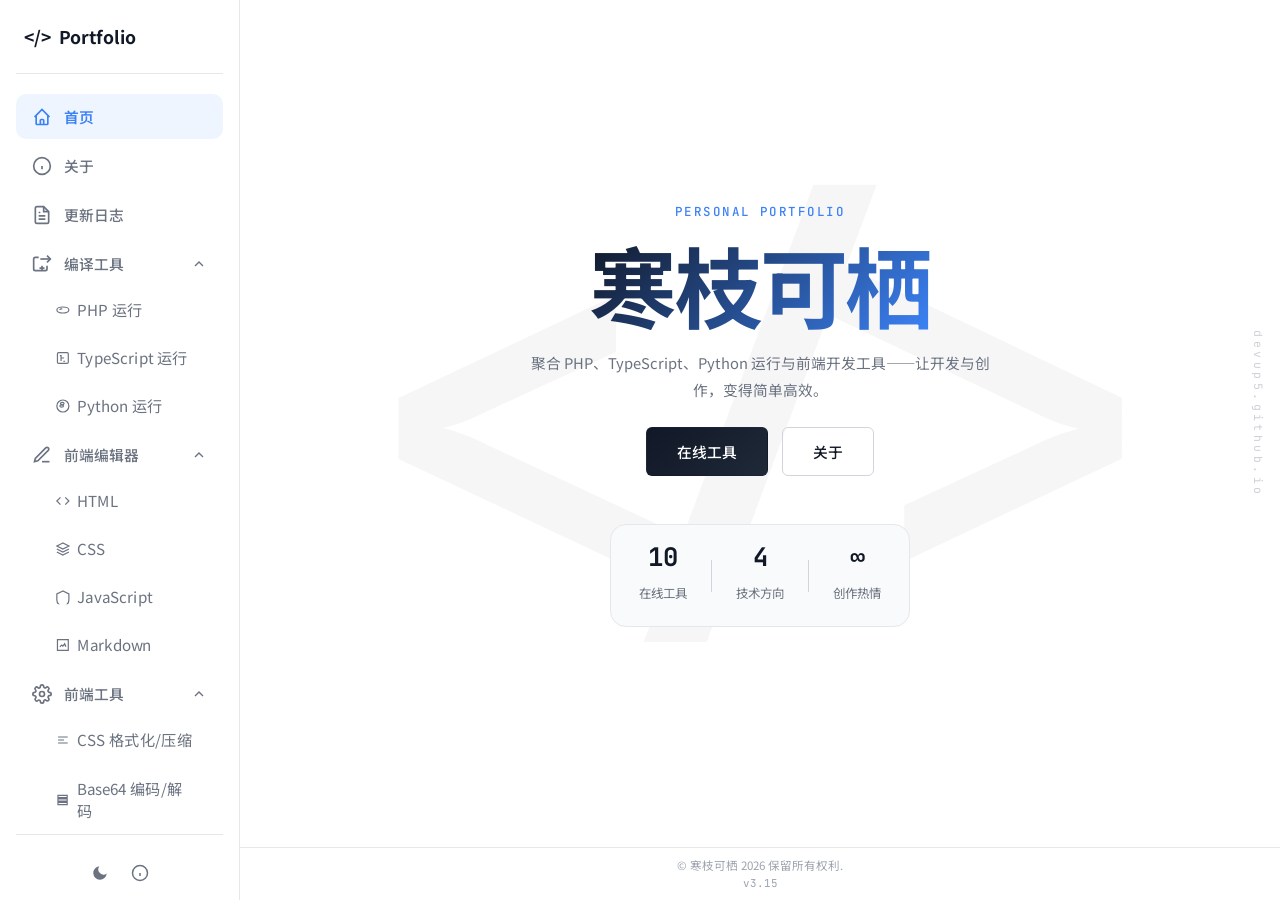
==== commit 7648a097: "version 3.15" ====
--- a/index.html
+++ b/index.html
@@ -2,16 +2,19 @@
 <html lang="zh-CN">
 <head>
     <meta charset="UTF-8">
+    <script>(function(){var s=localStorage.getItem('theme');var d=window.matchMedia('(prefers-color-scheme: dark)').matches;document.documentElement.setAttribute('data-theme',s||(d?'dark':'light'));})();</script>
     <meta name="viewport" content="width=device-width, initial-scale=1.0">
     <title>寒枝可栖 — Portfolio</title>
     <meta name="author" content="寒枝可栖">
     <meta name="robots" content="index, follow">
     <link rel="icon" href="home-icon.jpeg">
     <link rel="stylesheet" href="style/home.css">
+    <link rel="stylesheet" href="style/visitor.css">
+    <link rel="preconnect" href="https://fonts.googleapis.com" crossorigin>
+    <link rel="preload" as="style" href="https://fonts.googleapis.com/css2?family=Noto+Sans+SC:wght@300;400;500;700&family=JetBrains+Mono:wght@400;500&display=swap" onload="this.onload=null;this.rel='stylesheet'">
+    <noscript><link rel="stylesheet" href="https://fonts.googleapis.com/css2?family=Noto+Sans+SC:wght@300;400;500;700&family=JetBrains+Mono:wght@400;500&display=swap"></noscript>
 </head>
 <body>
-    <a href="//devup5.github.io/toolkit/home" style="font-size:0.92rem;color:var(--t3);line-height:1.8;margin-bottom:24px;max-width:480px;margin-left:auto;margin-right:auto;">未转跳请点击此处</a>
-    <div id="loadingBarMount"></div>
     <div id="sidebarMount">
             <aside class="sidebar" id="sidebar">
                 <div class="sidebar-top">
@@ -21,76 +24,76 @@
                     </button>
                 </div>
                 <nav class="sidebar-nav">
-                    <button type="button" class="sidebar-link ${isNav('home')}" data-nav="//devup5.github.io/toolkit/home#home">
+                    <button type="button" class="sidebar-link active">
                         <svg viewBox="0 0 24 24" width="20" height="20" fill="none" stroke="currentColor" stroke-width="2"><path d="M3 12l2-2m0 0l7-7 7 7M5 10v10a1 1 0 001 1h3m10-11l2 2m-2-2v10a1 1 0 01-1 1h-3m-6 0a1 1 0 001-1v-4a1 1 0 011-1h2a1 1 0 011 1v4a1 1 0 001 1m-6 0h6"/></svg>
                         <span>首页</span>
                     </button>
-                    <button type="button" class="sidebar-link ${isNav('about')}" data-nav="//devup5.github.io/toolkit/home#about">
+                    <button type="button" class="sidebar-link" data-nav="//devup5.github.io/toolkit/home#about">
                         <svg viewBox="0 0 24 24" width="20" height="20" fill="none" stroke="currentColor" stroke-width="2"><circle cx="12" cy="12" r="10"/><path d="M12 16v-4M12 8h.01"/></svg>
                         <span>关于</span>
                     </button>
-                    <button type="button" class="sidebar-link ${isNav('changelog')}" data-nav="//devup5.github.io/toolkit/home#changelog">
+                    <button type="button" class="sidebar-link" data-nav="//devup5.github.io/toolkit/home#changelog">
                         <svg viewBox="0 0 24 24" width="20" height="20" fill="none" stroke="currentColor" stroke-width="2"><path d="M14 2H6a2 2 0 00-2 2v16a2 2 0 002 2h12a2 2 0 002-2V8z"/><path d="M14 2v6h6M16 13H8M16 17H8M10 9H8"/></svg>
                         <span>更新日志</span>
                     </button>
                     <div class="sidebar-dropdown open" id="dropdownCompile">
-                        <button type="button" class="sidebar-link sidebar-dropdown-toggle ${isParent('compile')}" data-dropdown="compile">
+                        <button type="button" class="sidebar-link sidebar-dropdown-toggle" data-dropdown="compile">
                             <svg viewBox="0 0 24 24" width="20" height="20" fill="none" stroke="currentColor" stroke-width="2"><path d="M8 4H4a2 2 0 00-2 2v12a2 2 0 002 2h12a2 2 0 002-2v-4"/><path d="M18 2l4 4-4 4"/><path d="M22 6H10"/><path d="M12 14v6M9 17h6"/></svg>
                             <span>编译工具</span>
                             <svg class="dropdown-chevron" viewBox="0 0 24 24" width="16" height="16" fill="none" stroke="currentColor" stroke-width="2"><path d="M6 9l6 6 6-6"/></svg>
                         </button>
                         <div class="sidebar-dropdown-menu">
-                            <button type="button" class="sidebar-sublink ${isNav('php')}" data-nav="//devup5.github.io/toolkit/tools#php">
+                            <button type="button" class="sidebar-sublink" data-nav="//devup5.github.io/toolkit/tools#php">
                                 <svg viewBox="0 0 24 24" width="16" height="16" fill="none" stroke="currentColor" stroke-width="2"><ellipse cx="12" cy="12" rx="10" ry="5"/><path d="M7 12a2 2 0 012-2h2"/></svg>
                                 <span>PHP 运行</span>
                             </button>
-                            <button type="button" class="sidebar-sublink ${isNav('typescript')}" data-nav="//devup5.github.io/toolkit/tools#typescript">
+                            <button type="button" class="sidebar-sublink" data-nav="//devup5.github.io/toolkit/tools#typescript">
                                 <svg viewBox="0 0 24 24" width="16" height="16" fill="none" stroke="currentColor" stroke-width="2"><rect x="3" y="3" width="18" height="18" rx="2"/><path d="M9 17V8H7M13 17c.5.5 2 .5 2.5 0M9 12h5"/></svg>
                                 <span>TypeScript 运行</span>
                             </button>
-                            <button type="button" class="sidebar-sublink ${isNav('python')}" data-nav="//devup5.github.io/toolkit/tools#python">
+                            <button type="button" class="sidebar-sublink" data-nav="//devup5.github.io/toolkit/tools#python">
                                 <svg viewBox="0 0 24 24" width="16" height="16" fill="none" stroke="currentColor" stroke-width="2"><circle cx="12" cy="12" r="10"/><path d="M8 8c0-1.5 1.5-2 3-2s3 .5 3 2-1 2-3 2-3-.5-3-2z"/><path d="M10 14c1.5 0 3-.5 3-2s-1.5-2-3-2-3 .5-3 2 1.5 2 3 2z"/></svg>
                                 <span>Python 运行</span>
                             </button>
                         </div>
                     </div>
                     <div class="sidebar-dropdown open" id="dropdownEditor">
-                        <button type="button" class="sidebar-link sidebar-dropdown-toggle ${isParent('editor')}" data-dropdown="editor">
+                        <button type="button" class="sidebar-link sidebar-dropdown-toggle" data-dropdown="editor">
                             <svg viewBox="0 0 24 24" width="20" height="20" fill="none" stroke="currentColor" stroke-width="2"><path d="M12 20h9"/><path d="M16.5 3.5a2.121 2.121 0 013 3L7 19l-4 1 1-4L16.5 3.5z"/></svg>
                             <span>前端编辑器</span>
                             <svg class="dropdown-chevron" viewBox="0 0 24 24" width="16" height="16" fill="none" stroke="currentColor" stroke-width="2"><path d="M6 9l6 6 6-6"/></svg>
                         </button>
                         <div class="sidebar-dropdown-menu">
-                            <button type="button" class="sidebar-sublink ${isNav('html')}" data-nav="//devup5.github.io/toolkit/tools#html">
+                            <button type="button" class="sidebar-sublink" data-nav="//devup5.github.io/toolkit/tools#html">
                                 <svg viewBox="0 0 24 24" width="16" height="16" fill="none" stroke="currentColor" stroke-width="2"><polyline points="16 18 22 12 16 6"/><polyline points="8 6 2 12 8 18"/></svg>
                                 <span>HTML</span>
                             </button>
-                            <button type="button" class="sidebar-sublink ${isNav('css')}" data-nav="//devup5.github.io/toolkit/tools#css">
+                            <button type="button" class="sidebar-sublink" data-nav="//devup5.github.io/toolkit/tools#css">
                                 <svg viewBox="0 0 24 24" width="16" height="16" fill="none" stroke="currentColor" stroke-width="2"><path d="M12 2L2 7l10 5 10-5-10-5z"/><path d="M2 17l10 5 10-5"/><path d="M2 12l10 5 10-5"/></svg>
                                 <span>CSS</span>
                             </button>
-                            <button type="button" class="sidebar-sublink ${isNav('javascript')}" data-nav="//devup5.github.io/toolkit/tools#javascript">
+                            <button type="button" class="sidebar-sublink" data-nav="//devup5.github.io/toolkit/tools#javascript">
                                 <svg viewBox="0 0 24 24" width="16" height="16" fill="none" stroke="currentColor" stroke-width="2"><path d="M12 2L2 7v10c0 5.52 4.48 10 10 10s10-4.48 10-10V7L12 2z"/></svg>
                                 <span>JavaScript</span>
                             </button>
-                            <button type="button" class="sidebar-sublink ${isNav('markdown')}" data-nav="//devup5.github.io/toolkit/tools#markdown">
+                            <button type="button" class="sidebar-sublink" data-nav="//devup5.github.io/toolkit/tools#markdown">
                                 <svg viewBox="0 0 24 24" width="16" height="16" fill="none" stroke="currentColor" stroke-width="2"><path d="M3 3h18v18H3zM7 15l3-3 2 2 3-4 2 5"/></svg>
                                 <span>Markdown</span>
                             </button>
                         </div>
                     </div>
                     <div class="sidebar-dropdown open" id="dropdownFrontend">
-                        <button type="button" class="sidebar-link sidebar-dropdown-toggle ${isParent('frontend')}" data-dropdown="frontend">
+                        <button type="button" class="sidebar-link sidebar-dropdown-toggle" data-dropdown="frontend">
                             <svg viewBox="0 0 24 24" width="20" height="20" fill="none" stroke="currentColor" stroke-width="2"><circle cx="12" cy="12" r="3"/><path d="M19.4 15a1.65 1.65 0 00.33 1.82l.06.06a2 2 0 010 2.83 2 2 0 01-2.83 0l-.06-.06a1.65 1.65 0 00-1.82-.33 1.65 1.65 0 00-1 1.51V21a2 2 0 01-4 0v-.09A1.65 1.65 0 009 19.4a1.65 1.65 0 00-1.82.33l-.06.06a2 2 0 01-2.83-2.83l.06-.06a1.65 1.65 0 00.33-1.82 1.65 1.65 0 00-1.51-1H3a2 2 0 010-4h.09A1.65 1.65 0 004.6 9a1.65 1.65 0 00-.33-1.82l-.06-.06a2 2 0 012.83-2.83l.06.06a1.65 1.65 0 001.82.33H9a1.65 1.65 0 001-1.51V3a2 2 0 014 0v.09a1.65 1.65 0 001 1.51 1.65 1.65 0 001.82-.33l.06-.06a2 2 0 012.83 2.83l-.06.06a1.65 1.65 0 00-.33 1.82V9a1.65 1.65 0 001.51 1H21a2 2 0 010 4h-.09a1.65 1.65 0 00-1.51 1z"/></svg>
                             <span>前端工具</span>
                             <svg class="dropdown-chevron" viewBox="0 0 24 24" width="16" height="16" fill="none" stroke="currentColor" stroke-width="2"><path d="M6 9l6 6 6-6"/></svg>
                         </button>
                         <div class="sidebar-dropdown-menu">
-                            <button type="button" class="sidebar-sublink ${isNav('css-fmt')}" data-nav="//devup5.github.io/toolkit/tools#css-fmt">
+                            <button type="button" class="sidebar-sublink" data-nav="//devup5.github.io/toolkit/tools#css-fmt">
                                 <svg viewBox="0 0 24 24" width="16" height="16" fill="none" stroke="currentColor" stroke-width="2"><path d="M4 7h16M4 12h10M4 17h16"/></svg>
                                 <span>CSS 格式化/压缩</span>
                             </button>
-                            <button type="button" class="sidebar-sublink ${isNav('base64')}" data-nav="//devup5.github.io/toolkit/tools#base64">
+                            <button type="button" class="sidebar-sublink" data-nav="//devup5.github.io/toolkit/tools#base64">
                                 <svg viewBox="0 0 24 24" width="16" height="16" fill="none" stroke="currentColor" stroke-width="2"><path d="M4 4h16v4H4zM4 10h16v4H4zM4 16h16v4H4z"/><path d="M7 7h.01M7 13h.01M7 19h.01"/></svg>
                                 <span>Base64 编码/解码</span>
                             </button>
@@ -102,9 +105,6 @@
                         <button class="sidebar-icon-btn sidebar-theme" id="themeBtn" aria-label="切换主题" title="切换主题">
                             <svg class="ic-sun" viewBox="0 0 24 24" width="18" height="18"><circle cx="12" cy="12" r="5" fill="currentColor"/><path d="M12 1v2M12 21v2M4.22 4.22l1.42 1.42M18.36 18.36l1.42 1.42M1 12h2M21 12h2M4.22 19.78l1.42-1.42M18.36 5.64l1.42-1.42" stroke="currentColor" stroke-width="2" stroke-linecap="round"/></svg>
                             <svg class="ic-moon" viewBox="0 0 24 24" width="18" height="18"><path d="M21 12.79A9 9 0 1111.21 3 7 7 0 0021 12.79z" fill="currentColor"/></svg>
-                        </button>
-                        <button type="button" class="sidebar-icon-btn" id="footerSettings" title="设置">
-                            <svg viewBox="0 0 24 24" width="18" height="18" fill="none" stroke="currentColor" stroke-width="2"><circle cx="12" cy="12" r="3"/><path d="M19.4 15a1.65 1.65 0 00.33 1.82l.06.06a2 2 0 010 2.83 2 2 0 01-2.83 0l-.06-.06a1.65 1.65 0 00-1.82-.33 1.65 1.65 0 00-1 1.51V21a2 2 0 01-4 0v-.09A1.65 1.65 0 009 19.4a1.65 1.65 0 00-1.82.33l-.06.06a2 2 0 01-2.83-2.83l.06-.06a1.65 1.65 0 00.33-1.82 1.65 1.65 0 00-1.51-1H3a2 2 0 010-4h.09A1.65 1.65 0 004.6 9a1.65 1.65 0 00-.33-1.82l-.06-.06a2 2 0 012.83-2.83l.06.06a1.65 1.65 0 001.82.33H9a1.65 1.65 0 001-1.51V3a2 2 0 014 0v.09a1.65 1.65 0 001 1.51 1.65 1.65 0 001.82-.33l.06-.06a2 2 0 012.83 2.83l-.06.06a1.65 1.65 0 00-.33 1.82V9a1.65 1.65 0 001.51 1H21a2 2 0 010 4h-.09a1.65 1.65 0 00-1.51 1z"/></svg>
                         </button>
                         <button type="button" class="sidebar-icon-btn" data-nav="//devup5.github.io/toolkit/home#about" title="关于我">
                             <svg viewBox="0 0 24 24" width="18" height="18" fill="none" stroke="currentColor" stroke-width="2"><circle cx="12" cy="12" r="10"/><path d="M12 16v-4M12 8h.01"/></svg>
@@ -122,8 +122,7 @@
     </div>
 
     <div class="pages">
-        <!-- ========== 首页 ========== -->
-        <section class="page active" id="page-home" data-section="home">
+        <section class="page active">
             <div class="landing">
                 <div class="landing-deco" aria-hidden="true">&lt;/&gt;</div>
                 <div class="landing-brand-vertical" aria-hidden="true">devup5.github.io</div>
@@ -156,15 +155,13 @@
                 </div>
             </div>
         </section>
+    </div>
 
-    <div id="footerMount"></div>
-    <div id="modalsMount"></div>
-    <script defer src="script/contextmenu.js"></script>
-    <script defer src="script/outer.js"></script>
-    <script>
-        document.addEventListener('DOMContentLoaded', function() {
-            if (typeof initHomeRouter === 'function') initHomeRouter();
-        });
-    </script>
+    <div class="page-footer" id="pageFooter">
+      <p>© 寒枝可栖 2026 保留所有权利.</p>
+      <p>v3.15</p>
+    </div>
+
+    <script defer src="script/visitor.js"></script>
 </body>
 </html>
--- a/style/visitor.css
+++ b/style/visitor.css
@@ -0,0 +1,62 @@
+/* ================================================================
+   visitor.css — 访客模式专属样式（仅在 blog/index.html 中引用）
+   ================================================================ */
+
+/* ---------- 顶部悬浮通知 ---------- */
+.visitor-toast {
+    position: fixed;
+    top: 20px;
+    left: 50%;
+    transform: translateX(-50%) translateY(-100px);
+    z-index: 99999;
+    display: flex;
+    align-items: center;
+    gap: 12px;
+    padding: 14px 28px;
+    background: var(--bg-card, #fff);
+    border: 1px solid var(--line, #e5e7eb);
+    border-radius: 999px;
+    box-shadow: 0 8px 32px rgba(0, 0, 0, 0.12);
+    font-size: 0.9rem;
+    color: var(--t2, #374151);
+    font-family: 'Noto Sans SC', -apple-system, sans-serif;
+    opacity: 0;
+    transition: transform 0.35s cubic-bezier(0.4, 0, 0.2, 1), opacity 0.35s ease;
+    pointer-events: none;
+    white-space: nowrap;
+}
+
+.visitor-toast.show {
+    transform: translateX(-50%) translateY(0);
+    opacity: 1;
+    pointer-events: auto;
+}
+
+.visitor-toast-icon {
+    flex-shrink: 0;
+    color: var(--highlight, #3b82f6);
+}
+
+.visitor-toast-msg {
+    flex: 1;
+}
+
+.visitor-toast-msg a {
+    color: var(--highlight, #3b82f6);
+    text-decoration: underline;
+    cursor: pointer;
+    font-weight: 500;
+}
+
+.visitor-toast-msg a:hover {
+    opacity: 0.8;
+}
+
+/* ---------- 访客模式侧边栏禁用态 ---------- */
+.visitor-sidebar-disabled .sidebar-link,
+.visitor-sidebar-disabled .sidebar-sublink,
+.visitor-sidebar-disabled .sidebar-dropdown-toggle,
+.visitor-sidebar-disabled .sidebar-icon-btn,
+.visitor-sidebar-disabled .sidebar-logo {
+    cursor: not-allowed;
+}
